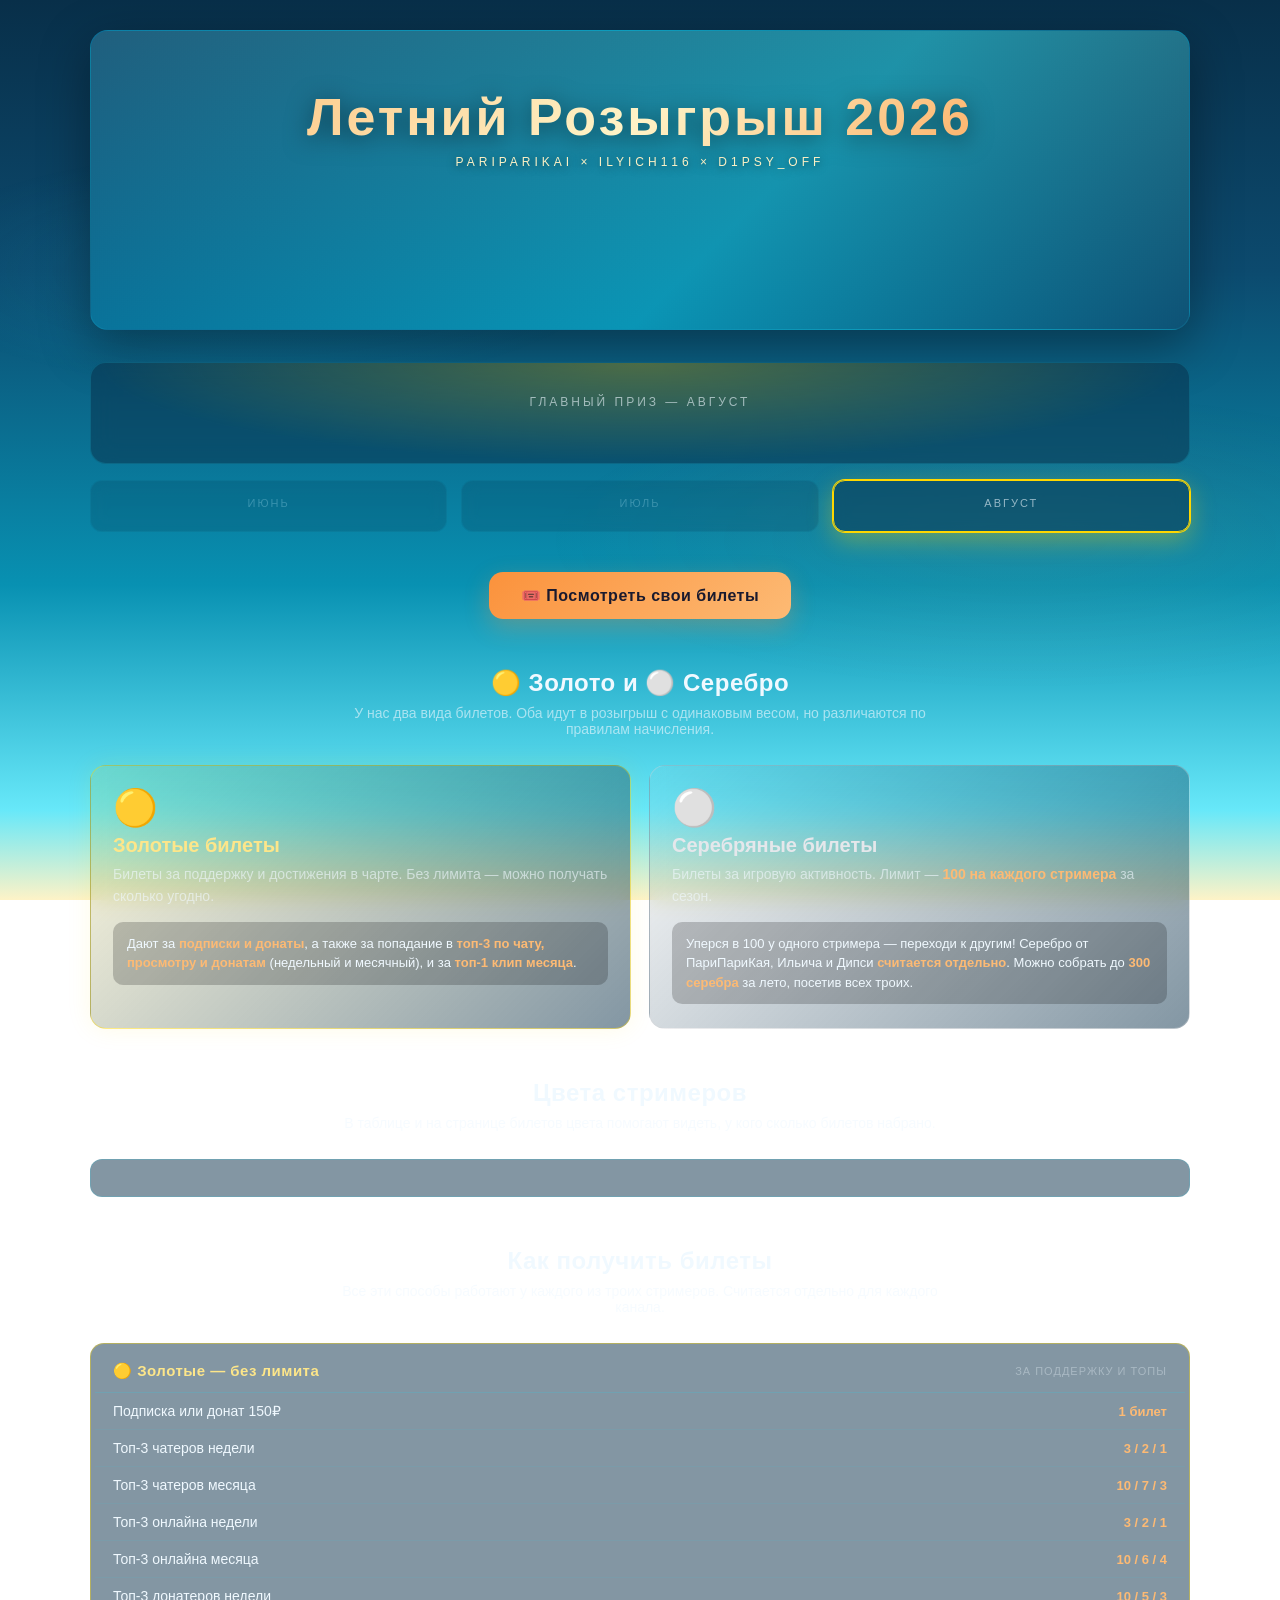
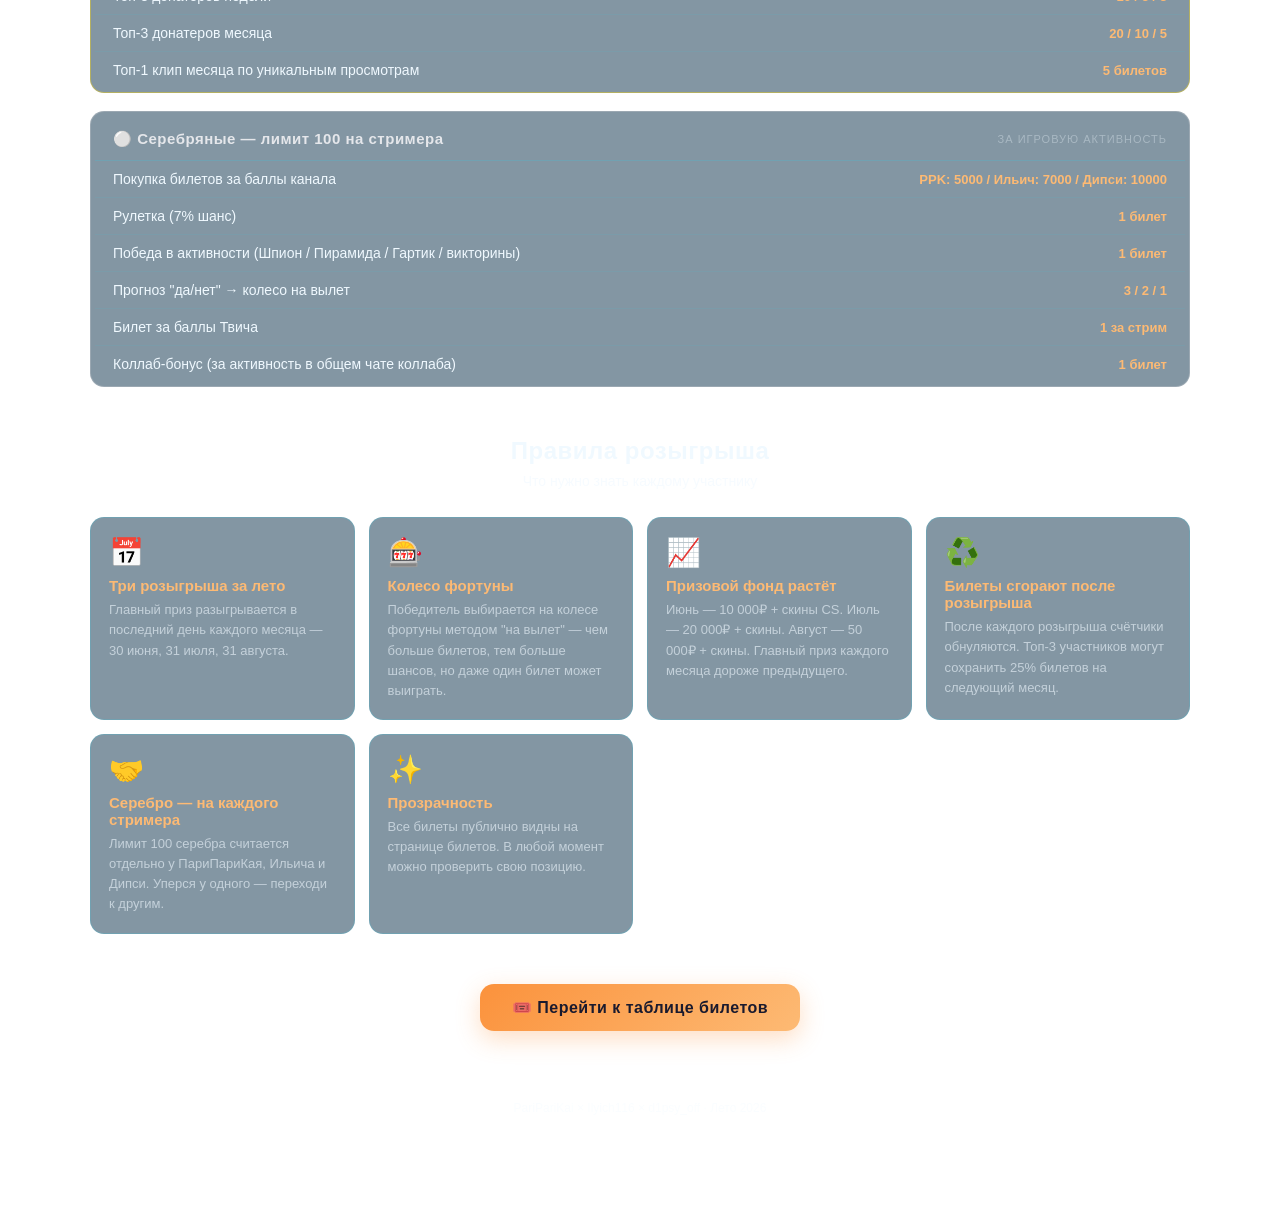
==== index.html @ 654136c2 "v2: two-tier tickets (gold/silver) + landing page + per-streamer attribution - index.html: new landi" ====
<!DOCTYPE html>
<html lang="ru">
<head>
<meta charset="UTF-8">
<meta name="viewport" content="width=device-width, initial-scale=1.0">
<title>Летний Розыгрыш 2026</title>

<script>
  const CONFIG_CSV_URL  = "https://docs.google.com/spreadsheets/d/e/2PACX-1vT4e5Snl5FT-EdbjHQKKML7Ze1kNgpYcgx2MtrYWmkIPK32fHBTRfw7i3aKckWVvT6OoOQfOrQlyD6_/pub?gid=222000002&single=true&output=csv";
  const TICKETS_PAGE_URL = "./tickets.html";
</script>

<style>
  :root {
    --ocean-deep:    #0c4a6e;
    --ocean-mid:     #0891b2;
    --ocean-light:   #22d3ee;
    --coral:         #fb923c;
    --coral-light:   #fdba74;
    --sand:          #fef3c7;
    --sand-warm:     #fde68a;

    --silver:        #d4d4d8;
    --silver-light:  #e5e7eb;
    --gold:          #ffd700;
    --gold-light:    #fde68a;
    --gold-glow:     rgba(255, 215, 0, 0.55);

    --ppk-color:     #06b6d4;
    --ppk-bg:        rgba(6, 182, 212, 0.15);
    --ppk-border:    rgba(6, 182, 212, 0.45);
    --ilyich-color:  #10b981;
    --ilyich-bg:     rgba(16, 185, 129, 0.15);
    --ilyich-border: rgba(16, 185, 129, 0.45);
    --dipsy-color:   #a78bfa;
    --dipsy-bg:      rgba(167, 139, 250, 0.15);
    --dipsy-border:  rgba(167, 139, 250, 0.5);

    --text:          #f0f9ff;
    --text-dim:      rgba(240, 249, 255, 0.6);
    --text-faint:    rgba(240, 249, 255, 0.35);

    --card-bg:       rgba(8, 47, 73, 0.5);
    --card-border:   rgba(34, 211, 238, 0.18);
  }

  * { box-sizing: border-box; margin: 0; padding: 0; }

  body {
    background:
      linear-gradient(180deg,
        #082f49 0%,
        #0c4a6e 30%,
        #0891b2 65%,
        #67e8f9 90%,
        #fef3c7 100%
      );
    background-attachment: fixed;
    min-height: 100vh;
    font-family: -apple-system, BlinkMacSystemFont, "Segoe UI", Roboto, "Helvetica Neue", Arial, sans-serif;
    color: var(--text);
    padding: 30px 20px 80px;
    position: relative;
    overflow-x: hidden;
  }
  body::before {
    content: '';
    position: fixed;
    inset: 0;
    background-image:
      radial-gradient(ellipse 600px 200px at 20% 30%, rgba(34, 211, 238, 0.12), transparent 60%),
      radial-gradient(ellipse 800px 250px at 80% 60%, rgba(251, 146, 60, 0.08), transparent 60%);
    pointer-events: none;
    z-index: 0;
  }

  .wrap { max-width: 1100px; margin: 0 auto; position: relative; z-index: 1; }

  /* ===== Шапка-герой ===== */
  .hero {
    position: relative;
    border-radius: 18px;
    overflow: hidden;
    margin-bottom: 32px;
    padding: 56px 24px 36px;
    text-align: center;
    background: linear-gradient(135deg, #075985 0%, #0891b2 60%, #0c4a6e 100%);
    border: 1px solid var(--card-border);
    box-shadow: 0 16px 50px rgba(0, 0, 0, 0.35);
    min-height: 300px;
  }
  .hero-bg { position: absolute; inset: 0; background-size: cover; background-position: center; z-index: 0; }
  .hero-bg::after {
    content: '';
    position: absolute;
    inset: 0;
    background:
      linear-gradient(180deg, rgba(8, 47, 73, 0.5) 0%, rgba(8, 47, 73, 0.75) 60%, rgba(8, 47, 73, 0.92) 100%);
  }
  .hero.no-bg .hero-bg { background-image: linear-gradient(180deg, rgba(251, 146, 60, 0.1) 0%, rgba(34, 211, 238, 0.06) 100%); }
  .hero.no-bg .hero-bg::after { content: none; }
  .hero-content { position: relative; z-index: 1; }

  .title {
    font-size: 52px;
    font-weight: 700;
    letter-spacing: 3px;
    background: linear-gradient(135deg, var(--coral-light) 0%, var(--sand) 50%, var(--coral) 100%);
    -webkit-background-clip: text;
    background-clip: text;
    -webkit-text-fill-color: transparent;
    margin-bottom: 8px;
    filter: drop-shadow(0 4px 12px rgba(0, 0, 0, 0.5));
  }
  .subtitle {
    font-size: 12px;
    letter-spacing: 4px;
    color: var(--sand);
    text-transform: uppercase;
    margin-bottom: 30px;
    text-shadow: 0 2px 8px rgba(0, 0, 0, 0.6);
  }

  .streamers {
    display: flex;
    justify-content: center;
    gap: 18px;
    flex-wrap: wrap;
  }
  .streamer-card {
    display: flex;
    flex-direction: column;
    align-items: center;
    gap: 8px;
    padding: 14px 20px;
    background: rgba(8, 47, 73, 0.55);
    backdrop-filter: blur(10px);
    border: 1px solid;
    border-radius: 14px;
    text-decoration: none;
    color: var(--text);
    transition: transform 0.2s ease, box-shadow 0.2s ease;
    min-width: 140px;
  }
  .streamer-card.s-ppk    { border-color: var(--ppk-border); }
  .streamer-card.s-ilyich { border-color: var(--ilyich-border); }
  .streamer-card.s-dipsy  { border-color: var(--dipsy-border); }
  .streamer-card:hover { transform: translateY(-3px); }
  .streamer-card.s-ppk:hover    { box-shadow: 0 8px 24px rgba(6, 182, 212, 0.4); }
  .streamer-card.s-ilyich:hover { box-shadow: 0 8px 24px rgba(16, 185, 129, 0.4); }
  .streamer-card.s-dipsy:hover  { box-shadow: 0 8px 24px rgba(167, 139, 250, 0.4); }
  .streamer-avatar {
    width: 68px; height: 68px;
    border-radius: 50%;
    border: 2px solid;
    background-size: cover; background-position: center;
    background-color: rgba(8, 47, 73, 0.6);
    display: flex; align-items: center; justify-content: center;
    font-size: 22px; font-weight: 500;
  }
  .streamer-card.s-ppk .streamer-avatar    { border-color: var(--ppk-color); color: var(--ppk-color); }
  .streamer-card.s-ilyich .streamer-avatar { border-color: var(--ilyich-color); color: var(--ilyich-color); }
  .streamer-card.s-dipsy .streamer-avatar  { border-color: var(--dipsy-color); color: var(--dipsy-color); }
  .streamer-nick { font-size: 14px; font-weight: 500; letter-spacing: 0.5px; }

  /* ===== Призовая зона ===== */
  .prize-zone { margin-bottom: 40px; }

  .prize-current {
    background: var(--card-bg);
    backdrop-filter: blur(12px);
    border: 1px solid var(--card-border);
    border-radius: 16px;
    padding: 32px 24px;
    text-align: center;
    position: relative;
    overflow: hidden;
    margin-bottom: 16px;
  }
  .prize-current::before {
    content: '';
    position: absolute;
    inset: 0;
    background: radial-gradient(ellipse at center top, var(--tier-glow, transparent), transparent 70%);
    opacity: 0.5;
    pointer-events: none;
  }
  .prize-label {
    font-size: 12px;
    letter-spacing: 3px;
    color: var(--text-dim);
    text-transform: uppercase;
    margin-bottom: 14px;
    position: relative;
  }
  .prize-amount {
    font-size: 64px;
    font-weight: 700;
    letter-spacing: 1px;
    line-height: 1;
    margin-bottom: 10px;
    position: relative;
    color: var(--tier-color, var(--coral-light));
    text-shadow: 0 0 24px var(--tier-glow, transparent), 0 0 48px var(--tier-glow, transparent);
  }
  .prize-skins {
    font-size: 14px;
    color: var(--text-dim);
    letter-spacing: 1px;
    margin-bottom: 22px;
    position: relative;
  }
  .prize-current.tier-bronze { --tier-color: #e89e5e; --tier-glow: rgba(205, 127, 50, 0.35); }
  .prize-current.tier-silver { --tier-color: #e0e7ef; --tier-glow: rgba(186, 230, 253, 0.5); }
  .prize-current.tier-gold   { --tier-color: #ffd700; --tier-glow: rgba(255, 215, 0, 0.55); }
  .prize-current.tier-gold .prize-amount {
    animation: goldPulse 2.4s ease-in-out infinite;
  }
  @keyframes goldPulse {
    0%, 100% { text-shadow: 0 0 24px var(--gold-glow), 0 0 48px var(--gold-glow); }
    50%      { text-shadow: 0 0 36px var(--gold-glow), 0 0 80px var(--gold-glow); }
  }

  .prize-timer {
    display: flex;
    justify-content: center;
    gap: 12px;
    flex-wrap: wrap;
    position: relative;
    margin-top: 8px;
  }
  .timer-unit {
    background: rgba(0, 0, 0, 0.25);
    border: 1px solid var(--card-border);
    border-radius: 10px;
    padding: 12px 16px;
    min-width: 78px;
    backdrop-filter: blur(6px);
  }
  .timer-num {
    font-size: 30px;
    font-weight: 600;
    color: var(--text);
    font-variant-numeric: tabular-nums;
    line-height: 1;
  }
  .timer-label {
    font-size: 10px;
    letter-spacing: 1.5px;
    text-transform: uppercase;
    color: var(--text-dim);
    margin-top: 6px;
  }
  .timer-finished {
    font-size: 18px;
    color: var(--sand);
    letter-spacing: 1px;
    margin-top: 6px;
    text-align: center;
  }

  .prize-track {
    display: grid;
    grid-template-columns: repeat(3, 1fr);
    gap: 14px;
  }
  .prize-mini {
    background: var(--card-bg);
    border: 1px solid var(--card-border);
    border-radius: 12px;
    padding: 16px 14px;
    text-align: center;
    backdrop-filter: blur(8px);
    opacity: 0.55;
  }
  .prize-mini.is-current {
    opacity: 1;
    border-color: var(--mini-color, var(--coral));
    box-shadow: 0 0 0 1px var(--mini-color, var(--coral)), 0 8px 24px var(--mini-glow, rgba(251, 146, 60, 0.2));
  }
  .prize-mini.is-past { opacity: 0.35; }
  .prize-mini.tier-bronze { --mini-color: #cd7f32; --mini-glow: rgba(205, 127, 50, 0.25); }
  .prize-mini.tier-silver { --mini-color: #c0c0c0; --mini-glow: rgba(192, 192, 192, 0.3); }
  .prize-mini.tier-gold   { --mini-color: #ffd700; --mini-glow: rgba(255, 215, 0, 0.35); }

  .prize-mini-month { font-size: 11px; letter-spacing: 2px; color: var(--text-dim); text-transform: uppercase; margin-bottom: 6px; }
  .prize-mini-amount { font-size: 22px; font-weight: 600; color: var(--mini-color, var(--text)); line-height: 1; margin-bottom: 4px; }
  .prize-mini-skins { font-size: 11px; color: var(--text-faint); }

  /* ===== CTA на страницу билетов ===== */
  .cta-row { text-align: center; margin: 0 0 50px; }
  .cta-button {
    display: inline-flex;
    align-items: center;
    gap: 10px;
    background: linear-gradient(135deg, var(--coral), var(--coral-light));
    color: #1a1a2e;
    font-weight: 600;
    font-size: 16px;
    padding: 14px 32px;
    border-radius: 14px;
    text-decoration: none;
    letter-spacing: 0.5px;
    transition: transform 0.2s ease, box-shadow 0.2s ease;
    box-shadow: 0 8px 24px rgba(251, 146, 60, 0.3);
  }
  .cta-button:hover {
    transform: translateY(-3px);
    box-shadow: 0 12px 32px rgba(251, 146, 60, 0.4);
  }

  /* ===== Секции ===== */
  .section { margin-bottom: 50px; }
  .section-title {
    text-align: center;
    font-size: 24px;
    font-weight: 600;
    color: var(--text);
    margin-bottom: 8px;
    letter-spacing: 0.5px;
  }
  .section-subtitle {
    text-align: center;
    font-size: 14px;
    color: var(--text-dim);
    margin-bottom: 28px;
    max-width: 600px;
    margin-left: auto;
    margin-right: auto;
  }

  /* ===== Серебро vs Золото — карточки ===== */
  .tier-explainer {
    display: grid;
    grid-template-columns: 1fr 1fr;
    gap: 18px;
  }
  .tier-card {
    border-radius: 16px;
    padding: 24px 22px;
    position: relative;
    overflow: hidden;
    backdrop-filter: blur(10px);
  }
  .tier-card.silver {
    background: linear-gradient(135deg, rgba(212, 212, 216, 0.08), rgba(8, 47, 73, 0.5));
    border: 1px solid rgba(212, 212, 216, 0.35);
  }
  .tier-card.gold {
    background: linear-gradient(135deg, rgba(255, 215, 0, 0.12), rgba(8, 47, 73, 0.5));
    border: 1px solid rgba(255, 215, 0, 0.4);
    box-shadow: 0 0 24px rgba(255, 215, 0, 0.1);
  }
  .tier-icon { font-size: 36px; line-height: 1; margin-bottom: 8px; }
  .tier-name { font-size: 20px; font-weight: 600; margin-bottom: 6px; }
  .tier-card.silver .tier-name { color: var(--silver-light); }
  .tier-card.gold .tier-name { color: var(--gold-light); }
  .tier-description { font-size: 14px; color: var(--text-dim); line-height: 1.6; margin-bottom: 14px; }
  .tier-detail {
    font-size: 13px;
    background: rgba(0, 0, 0, 0.2);
    border-radius: 10px;
    padding: 12px 14px;
    color: var(--text);
    line-height: 1.5;
  }
  .tier-detail strong { color: var(--coral-light); }

  /* ===== Таблицы способов получения билетов ===== */
  .ways-table-wrap {
    background: var(--card-bg);
    border: 1px solid var(--card-border);
    border-radius: 14px;
    padding: 4px;
    backdrop-filter: blur(10px);
    margin-bottom: 18px;
  }
  .ways-table-wrap.gold { border-color: rgba(255, 215, 0, 0.4); }
  .ways-table-wrap.silver { border-color: rgba(212, 212, 216, 0.3); }
  .ways-table-header {
    display: flex;
    align-items: center;
    justify-content: space-between;
    padding: 14px 18px 12px;
    border-bottom: 1px solid var(--card-border);
  }
  .ways-table-header-title {
    font-size: 15px;
    font-weight: 600;
    letter-spacing: 0.5px;
  }
  .ways-table-wrap.gold .ways-table-header-title { color: var(--gold-light); }
  .ways-table-wrap.silver .ways-table-header-title { color: var(--silver-light); }
  .ways-table-header-note {
    font-size: 11px;
    color: var(--text-faint);
    letter-spacing: 1px;
    text-transform: uppercase;
  }
  .ways-row {
    display: grid;
    grid-template-columns: 1fr auto;
    gap: 16px;
    padding: 10px 18px;
    align-items: center;
    border-bottom: 1px solid rgba(34, 211, 238, 0.08);
  }
  .ways-row:last-child { border-bottom: none; }
  .ways-row-label { font-size: 14px; color: var(--text); }
  .ways-row-amount {
    font-size: 13px;
    color: var(--coral-light);
    font-weight: 600;
    white-space: nowrap;
    font-variant-numeric: tabular-nums;
  }

  /* ===== Правила розыгрыша ===== */
  .rules-grid {
    display: grid;
    grid-template-columns: repeat(auto-fit, minmax(240px, 1fr));
    gap: 14px;
  }
  .rule-card {
    background: var(--card-bg);
    border: 1px solid var(--card-border);
    border-radius: 14px;
    padding: 18px 18px;
    backdrop-filter: blur(8px);
  }
  .rule-icon { font-size: 28px; margin-bottom: 8px; }
  .rule-title { font-size: 15px; font-weight: 600; margin-bottom: 6px; color: var(--coral-light); }
  .rule-text { font-size: 13px; color: var(--text-dim); line-height: 1.55; }

  /* ===== Цвета стримеров — легенда ===== */
  .legend-row {
    display: flex;
    justify-content: center;
    gap: 18px;
    flex-wrap: wrap;
    padding: 18px 14px;
    background: var(--card-bg);
    border: 1px solid var(--card-border);
    border-radius: 12px;
    backdrop-filter: blur(8px);
  }
  .legend-item { display: flex; align-items: center; gap: 8px; font-size: 13px; color: var(--text); }
  .legend-dot { width: 12px; height: 12px; border-radius: 50%; flex-shrink: 0; }

  .footer { text-align: center; color: var(--text-faint); font-size: 12px; margin-top: 30px; padding: 20px; }

  @media (max-width: 700px) {
    body { padding: 20px 14px 60px; }
    .hero { padding: 36px 16px 26px; min-height: 0; }
    .title { font-size: 32px; letter-spacing: 1.5px; }
    .subtitle { font-size: 10px; letter-spacing: 3px; margin-bottom: 22px; }
    .streamers { gap: 10px; }
    .streamer-card { min-width: 0; padding: 10px 12px; flex: 1; max-width: 110px; }
    .streamer-avatar { width: 54px; height: 54px; font-size: 18px; }
    .streamer-nick { font-size: 12px; }
    .prize-amount { font-size: 44px; }
    .prize-track { grid-template-columns: 1fr; gap: 8px; }
    .timer-unit { min-width: 64px; padding: 10px 12px; }
    .timer-num { font-size: 24px; }
    .tier-explainer { grid-template-columns: 1fr; }
    .ways-row { padding: 10px 14px; gap: 10px; }
    .section-title { font-size: 20px; }
  }
</style>
</head>

<body>
  <div class="wrap">

    <!-- Шапка-герой -->
    <div id="hero" class="hero no-bg">
      <div class="hero-bg" id="hero-bg"></div>
      <div class="hero-content">
        <h1 class="title" id="event-title">Летний Розыгрыш 2026</h1>
        <p class="subtitle" id="event-subtitle">PariPariKai × Ilyich116 × d1psy_off</p>
        <div class="streamers" id="streamers"></div>
      </div>
    </div>

    <!-- Призовая зона -->
    <div class="prize-zone">
      <div class="prize-current" id="prize-current">
        <div class="prize-label" id="prize-label">Главный приз — Июнь</div>
        <div class="prize-amount" id="prize-amount">10 000 ₽</div>
        <div class="prize-skins" id="prize-skins">+ 5 000 ₽ скинами CS</div>
        <div class="prize-timer" id="prize-timer">
          <div class="timer-unit"><div class="timer-num" id="t-days">0</div><div class="timer-label">дней</div></div>
          <div class="timer-unit"><div class="timer-num" id="t-hours">00</div><div class="timer-label">часов</div></div>
          <div class="timer-unit"><div class="timer-num" id="t-mins">00</div><div class="timer-label">минут</div></div>
          <div class="timer-unit"><div class="timer-num" id="t-secs">00</div><div class="timer-label">секунд</div></div>
        </div>
        <div id="timer-finished" class="timer-finished" style="display:none;">⚡ Розыгрыш совсем скоро</div>
      </div>

      <div class="prize-track">
        <div class="prize-mini tier-bronze" id="mini-june">
          <div class="prize-mini-month">Июнь</div>
          <div class="prize-mini-amount" id="mini-june-amount">10 000 ₽</div>
          <div class="prize-mini-skins" id="mini-june-skins">+ скины CS</div>
        </div>
        <div class="prize-mini tier-silver" id="mini-july">
          <div class="prize-mini-month">Июль</div>
          <div class="prize-mini-amount" id="mini-july-amount">20 000 ₽</div>
          <div class="prize-mini-skins" id="mini-july-skins">+ скины CS</div>
        </div>
        <div class="prize-mini tier-gold" id="mini-august">
          <div class="prize-mini-month">Август</div>
          <div class="prize-mini-amount" id="mini-august-amount">50 000 ₽</div>
          <div class="prize-mini-skins" id="mini-august-skins">+ скины CS</div>
        </div>
      </div>
    </div>

    <!-- CTA -->
    <div class="cta-row">
      <a href="./tickets.html" class="cta-button">
        🎟️ Посмотреть свои билеты
      </a>
    </div>

    <!-- Серебро vs Золото -->
    <div class="section">
      <h2 class="section-title">🟡 Золото и ⚪ Серебро</h2>
      <p class="section-subtitle">У нас два вида билетов. Оба идут в розыгрыш с одинаковым весом, но различаются по правилам начисления.</p>

      <div class="tier-explainer">
        <div class="tier-card gold">
          <div class="tier-icon">🟡</div>
          <div class="tier-name">Золотые билеты</div>
          <div class="tier-description">Билеты за поддержку и достижения в чарте. Без лимита — можно получать сколько угодно.</div>
          <div class="tier-detail">
            Дают за <strong>подписки и донаты</strong>, а также за попадание в <strong>топ-3 по чату, просмотру и донатам</strong> (недельный и месячный), и за <strong>топ-1 клип месяца</strong>.
          </div>
        </div>

        <div class="tier-card silver">
          <div class="tier-icon">⚪</div>
          <div class="tier-name">Серебряные билеты</div>
          <div class="tier-description">Билеты за игровую активность. Лимит — <strong style="color:var(--coral-light);">100 на каждого стримера</strong> за сезон.</div>
          <div class="tier-detail">
            Уперся в 100 у одного стримера — переходи к другим! Серебро от ПариПариКая, Ильича и Дипси <strong>считается отдельно</strong>. Можно собрать до <strong>300 серебра</strong> за лето, посетив всех троих.
          </div>
        </div>
      </div>
    </div>

    <!-- Цвета стримеров -->
    <div class="section">
      <h2 class="section-title">Цвета стримеров</h2>
      <p class="section-subtitle">В таблице и на странице билетов цвета помогают видеть, у кого сколько билетов набрано.</p>
      <div class="legend-row" id="legend-row">
        <!-- Заполняется JS из Config -->
      </div>
    </div>

    <!-- Способы получения золотых -->
    <div class="section">
      <h2 class="section-title">Как получить билеты</h2>
      <p class="section-subtitle">Все эти способы работают у каждого из троих стримеров. Считается отдельно для каждого канала.</p>

      <div class="ways-table-wrap gold">
        <div class="ways-table-header">
          <div class="ways-table-header-title">🟡 Золотые — без лимита</div>
          <div class="ways-table-header-note">за поддержку и топы</div>
        </div>
        <div class="ways-row">
          <div class="ways-row-label">Подписка или донат 150₽</div>
          <div class="ways-row-amount">1 билет</div>
        </div>
        <div class="ways-row">
          <div class="ways-row-label">Топ-3 чатеров недели</div>
          <div class="ways-row-amount">3 / 2 / 1</div>
        </div>
        <div class="ways-row">
          <div class="ways-row-label">Топ-3 чатеров месяца</div>
          <div class="ways-row-amount">10 / 7 / 3</div>
        </div>
        <div class="ways-row">
          <div class="ways-row-label">Топ-3 онлайна недели</div>
          <div class="ways-row-amount">3 / 2 / 1</div>
        </div>
        <div class="ways-row">
          <div class="ways-row-label">Топ-3 онлайна месяца</div>
          <div class="ways-row-amount">10 / 6 / 4</div>
        </div>
        <div class="ways-row">
          <div class="ways-row-label">Топ-3 донатеров недели</div>
          <div class="ways-row-amount">10 / 5 / 3</div>
        </div>
        <div class="ways-row">
          <div class="ways-row-label">Топ-3 донатеров месяца</div>
          <div class="ways-row-amount">20 / 10 / 5</div>
        </div>
        <div class="ways-row">
          <div class="ways-row-label">Топ-1 клип месяца по уникальным просмотрам</div>
          <div class="ways-row-amount">5 билетов</div>
        </div>
      </div>

      <div class="ways-table-wrap silver">
        <div class="ways-table-header">
          <div class="ways-table-header-title">⚪ Серебряные — лимит 100 на стримера</div>
          <div class="ways-table-header-note">за игровую активность</div>
        </div>
        <div class="ways-row">
          <div class="ways-row-label">Покупка билетов за баллы канала</div>
          <div class="ways-row-amount">PPK: 5000 / Ильич: 7000 / Дипси: 10000</div>
        </div>
        <div class="ways-row">
          <div class="ways-row-label">Рулетка (7% шанс)</div>
          <div class="ways-row-amount">1 билет</div>
        </div>
        <div class="ways-row">
          <div class="ways-row-label">Победа в активности (Шпион / Пирамида / Гартик / викторины)</div>
          <div class="ways-row-amount">1 билет</div>
        </div>
        <div class="ways-row">
          <div class="ways-row-label">Прогноз "да/нет" → колесо на вылет</div>
          <div class="ways-row-amount">3 / 2 / 1</div>
        </div>
        <div class="ways-row">
          <div class="ways-row-label">Билет за баллы Твича</div>
          <div class="ways-row-amount">1 за стрим</div>
        </div>
        <div class="ways-row">
          <div class="ways-row-label">Коллаб-бонус (за активность в общем чате коллаба)</div>
          <div class="ways-row-amount">1 билет</div>
        </div>
      </div>
    </div>

    <!-- Правила -->
    <div class="section">
      <h2 class="section-title">Правила розыгрыша</h2>
      <p class="section-subtitle">Что нужно знать каждому участнику</p>

      <div class="rules-grid">
        <div class="rule-card">
          <div class="rule-icon">📅</div>
          <div class="rule-title">Три розыгрыша за лето</div>
          <div class="rule-text">Главный приз разыгрывается в последний день каждого месяца — 30 июня, 31 июля, 31 августа.</div>
        </div>
        <div class="rule-card">
          <div class="rule-icon">🎰</div>
          <div class="rule-title">Колесо фортуны</div>
          <div class="rule-text">Победитель выбирается на колесе фортуны методом "на вылет" — чем больше билетов, тем больше шансов, но даже один билет может выиграть.</div>
        </div>
        <div class="rule-card">
          <div class="rule-icon">📈</div>
          <div class="rule-title">Призовой фонд растёт</div>
          <div class="rule-text">Июнь — 10 000₽ + скины CS. Июль — 20 000₽ + скины. Август — 50 000₽ + скины. Главный приз каждого месяца дороже предыдущего.</div>
        </div>
        <div class="rule-card">
          <div class="rule-icon">♻️</div>
          <div class="rule-title">Билеты сгорают после розыгрыша</div>
          <div class="rule-text">После каждого розыгрыша счётчики обнуляются. Топ-3 участников могут сохранить 25% билетов на следующий месяц.</div>
        </div>
        <div class="rule-card">
          <div class="rule-icon">🤝</div>
          <div class="rule-title">Серебро — на каждого стримера</div>
          <div class="rule-text">Лимит 100 серебра считается отдельно у ПариПариКая, Ильича и Дипси. Уперся у одного — переходи к другим.</div>
        </div>
        <div class="rule-card">
          <div class="rule-icon">✨</div>
          <div class="rule-title">Прозрачность</div>
          <div class="rule-text">Все билеты публично видны на странице билетов. В любой момент можно проверить свою позицию.</div>
        </div>
      </div>
    </div>

    <!-- Финальный CTA -->
    <div class="cta-row" style="margin-top: 30px;">
      <a href="./tickets.html" class="cta-button">
        🎟️ Перейти к таблице билетов
      </a>
    </div>

    <div class="footer">
      PariPariKai × Ilyich116 × d1psy_off · Лето 2026
    </div>
  </div>

<script>
// ============================================================
// Парсинг
// ============================================================
function parseCSV(text) {
  const rows = [];
  let row = [], cell = '', inQuotes = false;
  for (let i = 0; i < text.length; i++) {
    const c = text[i], next = text[i + 1];
    if (inQuotes) {
      if (c === '"' && next === '"') { cell += '"'; i++; }
      else if (c === '"') { inQuotes = false; }
      else { cell += c; }
    } else {
      if (c === '"') { inQuotes = true; }
      else if (c === ',') { row.push(cell); cell = ''; }
      else if (c === '\n') { row.push(cell); rows.push(row); row = []; cell = ''; }
      else if (c === '\r') {}
      else { cell += c; }
    }
  }
  if (cell.length > 0 || row.length > 0) {
    row.push(cell);
    if (row.some(c => c.length > 0)) rows.push(row);
  }
  return rows;
}

function rowsToConfig(rows) {
  if (rows.length < 2) return {};
  const headers = rows[0].map(h => h.trim().toLowerCase());
  const keyIdx = headers.indexOf('key');
  const valIdx = headers.indexOf('value');
  if (keyIdx < 0 || valIdx < 0) return {};
  const config = {};
  rows.slice(1).forEach(r => {
    if (r.length > 0 && r[keyIdx]) {
      config[r[keyIdx].trim().toLowerCase()] = (r[valIdx] || '').trim();
    }
  });
  return config;
}

function initials(nick) {
  const clean = nick.replace(/[^A-Za-zА-Яа-я0-9]/g, '');
  if (clean.length >= 2) return (clean[0] + clean[1]).toUpperCase();
  return (clean[0] || '?').toUpperCase();
}

function esc(s) {
  return String(s).replace(/[&<>"']/g, c => ({
    '&':'&amp;','<':'&lt;','>':'&gt;','"':'&quot;',"'":'&#39;'
  }[c]));
}

// ============================================================
// Шапка
// ============================================================
const STREAMER_SLOTS = [
  { idx: 1, klass: 's-ppk',    legendColor: 'var(--ppk-color)' },
  { idx: 2, klass: 's-ilyich', legendColor: 'var(--ilyich-color)' },
  { idx: 3, klass: 's-dipsy',  legendColor: 'var(--dipsy-color)' },
];

function setupHeader(config) {
  const hero = document.getElementById('hero');
  const heroBg = document.getElementById('hero-bg');

  if (config.header_banner_url) {
    heroBg.style.backgroundImage = `url('${config.header_banner_url}')`;
    hero.classList.remove('no-bg');
  } else {
    heroBg.style.backgroundImage = '';
    hero.classList.add('no-bg');
  }

  if (config.event_title) document.getElementById('event-title').textContent = config.event_title;
  if (config.event_subtitle) document.getElementById('event-subtitle').textContent = config.event_subtitle;

  const streamersContainer = document.getElementById('streamers');
  const cards = STREAMER_SLOTS.map(slot => {
    const nick = (config[`streamer${slot.idx}_nick`] || '').trim();
    if (!nick) return '';
    const avatar = (config[`streamer${slot.idx}_avatar_url`] || '').trim();
    const url = (config[`streamer${slot.idx}_twitch_url`] || '').trim();
    const avatarHtml = avatar
      ? `<div class="streamer-avatar" style="background-image:url('${esc(avatar)}');"></div>`
      : `<div class="streamer-avatar">${esc(initials(nick))}</div>`;
    const tag = url ? 'a' : 'div';
    const attrs = url ? `href="${esc(url)}" target="_blank" rel="noopener noreferrer"` : '';
    return `<${tag} class="streamer-card ${slot.klass}" ${attrs}>${avatarHtml}<div class="streamer-nick">${esc(nick)}</div></${tag}>`;
  }).join('');
  streamersContainer.innerHTML = cards;

  // Легенда
  const legend = document.getElementById('legend-row');
  const legendItems = STREAMER_SLOTS.map(slot => {
    const nick = (config[`streamer${slot.idx}_nick`] || '').trim();
    if (!nick) return '';
    return `<div class="legend-item"><span class="legend-dot" style="background:${slot.legendColor};"></span>${esc(nick)}</div>`;
  }).join('');
  legend.innerHTML = legendItems;
}

// ============================================================
// Призовая зона
// ============================================================
const MONTH_TO_TIER = { june: 'bronze', july: 'silver', august: 'gold' };
const MONTH_LABEL_RU = { june: 'Июнь', july: 'Июль', august: 'Август' };

function determineCurrentMonth(config) {
  const override = (config.current_prize_override || '').toLowerCase().trim();
  if (['june', 'july', 'august'].includes(override)) return override;

  const now = new Date();
  const y = now.getFullYear();
  const julyStart = new Date(y, 6, 1, 0, 0, 0);
  const augStart  = new Date(y, 7, 1, 0, 0, 0);
  const sepStart  = new Date(y, 8, 1, 0, 0, 0);

  if (now < julyStart) return 'june';
  if (now < augStart)  return 'july';
  if (now < sepStart)  return 'august';
  return 'august';
}

function monthOrder(m) { return { june: 0, july: 1, august: 2 }[m] ?? -1; }

let raffleDate = null;
let timerInterval = null;

function setupPrizeZone(config) {
  const currentMonth = determineCurrentMonth(config);
  const tier = MONTH_TO_TIER[currentMonth];

  ['june', 'july', 'august'].forEach(m => {
    document.getElementById(`mini-${m}-amount`).textContent = config[`prize_${m}_amount`] || '';
    const skins = config[`prize_${m}_skins`] || '';
    document.getElementById(`mini-${m}-skins`).textContent = skins ? '+ ' + skins : '';

    const card = document.getElementById(`mini-${m}`);
    card.classList.remove('is-current', 'is-past');
    if (m === currentMonth) card.classList.add('is-current');
    else if (monthOrder(m) < monthOrder(currentMonth)) card.classList.add('is-past');
  });

  const big = document.getElementById('prize-current');
  big.classList.remove('tier-bronze', 'tier-silver', 'tier-gold');
  big.classList.add(`tier-${tier}`);

  document.getElementById('prize-label').textContent = `Главный приз — ${MONTH_LABEL_RU[currentMonth]}`;
  document.getElementById('prize-amount').textContent = config[`prize_${currentMonth}_amount`] || '';
  const skins = config[`prize_${currentMonth}_skins`] || '';
  document.getElementById('prize-skins').textContent = skins ? '+ ' + skins : '';

  setupTimer(config, currentMonth);
}

function setupTimer(config, currentMonth) {
  const isActive = (config.raffle_active || '').toLowerCase();
  const show = ['true', 'yes', '1', 'да'].includes(isActive);

  if (!show) {
    document.getElementById('prize-timer').style.display = 'none';
    document.getElementById('timer-finished').style.display = 'none';
    if (timerInterval) clearInterval(timerInterval);
    return;
  }

  const dateStr = (config[`raffle_date_${currentMonth}`] || '').replace(' ', 'T');
  raffleDate = new Date(dateStr);

  if (isNaN(raffleDate.getTime())) {
    document.getElementById('prize-timer').style.display = 'none';
    return;
  }

  document.getElementById('prize-timer').style.display = 'flex';
  if (timerInterval) clearInterval(timerInterval);
  updateTimer();
  timerInterval = setInterval(updateTimer, 1000);
}

function updateTimer() {
  if (!raffleDate) return;
  const now = new Date();
  const diff = raffleDate - now;

  const timerEl = document.getElementById('prize-timer');
  const finishedEl = document.getElementById('timer-finished');

  if (diff <= 0) {
    timerEl.style.display = 'none';
    finishedEl.style.display = 'block';
    if (timerInterval) clearInterval(timerInterval);
    return;
  }
  timerEl.style.display = 'flex';
  finishedEl.style.display = 'none';

  const days  = Math.floor(diff / (1000 * 60 * 60 * 24));
  const hours = Math.floor((diff / (1000 * 60 * 60)) % 24);
  const mins  = Math.floor((diff / (1000 * 60)) % 60);
  const secs  = Math.floor((diff / 1000) % 60);

  document.getElementById('t-days').textContent  = days;
  document.getElementById('t-hours').textContent = String(hours).padStart(2, '0');
  document.getElementById('t-mins').textContent  = String(mins).padStart(2, '0');
  document.getElementById('t-secs').textContent  = String(secs).padStart(2, '0');
}

// ============================================================
// Загрузка
// ============================================================
async function loadConfig() {
  if (!CONFIG_CSV_URL || CONFIG_CSV_URL === 'PASTE_YOUR_CONFIG_CSV_URL_HERE') {
    setupHeader({});
    setupPrizeZone({
      prize_june_amount: '10 000 ₽', prize_june_skins: '5 000 ₽ скинами CS',
      prize_july_amount: '20 000 ₽', prize_july_skins: '10 000 ₽ скинами CS',
      prize_august_amount: '50 000 ₽', prize_august_skins: '25 000 ₽ скинами CS',
      raffle_active: 'false',
    });
    return;
  }

  try {
    const res = await fetch(CONFIG_CSV_URL);
    if (!res.ok) throw new Error('Config fetch failed');
    const config = rowsToConfig(parseCSV(await res.text()));
    setupHeader(config);
    setupPrizeZone(config);
  } catch (err) {
    console.error(err);
    setupHeader({});
    setupPrizeZone({ raffle_active: 'false' });
  }
}

loadConfig();
// Раз в минуту обновляем — на случай если в Sheets что-то поменяли
setInterval(loadConfig, 60000);
</script>
</body>
</html>
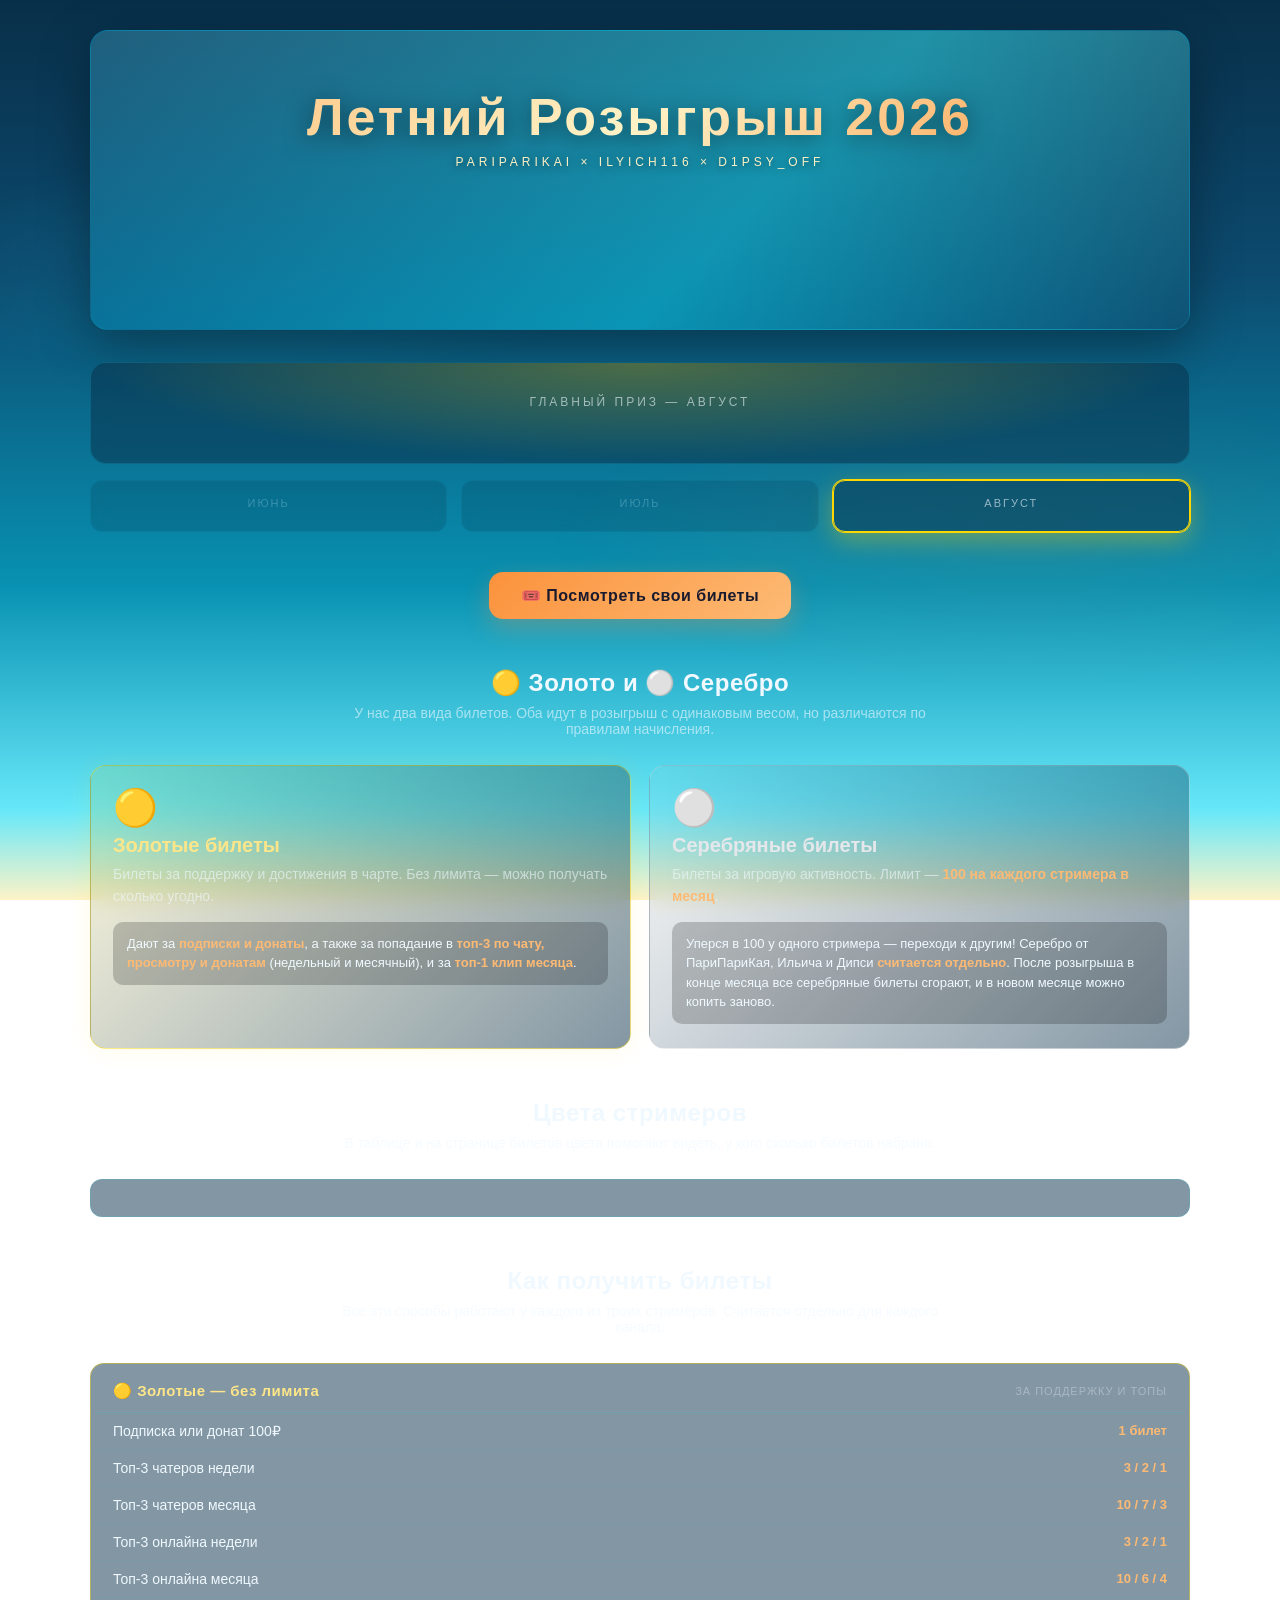
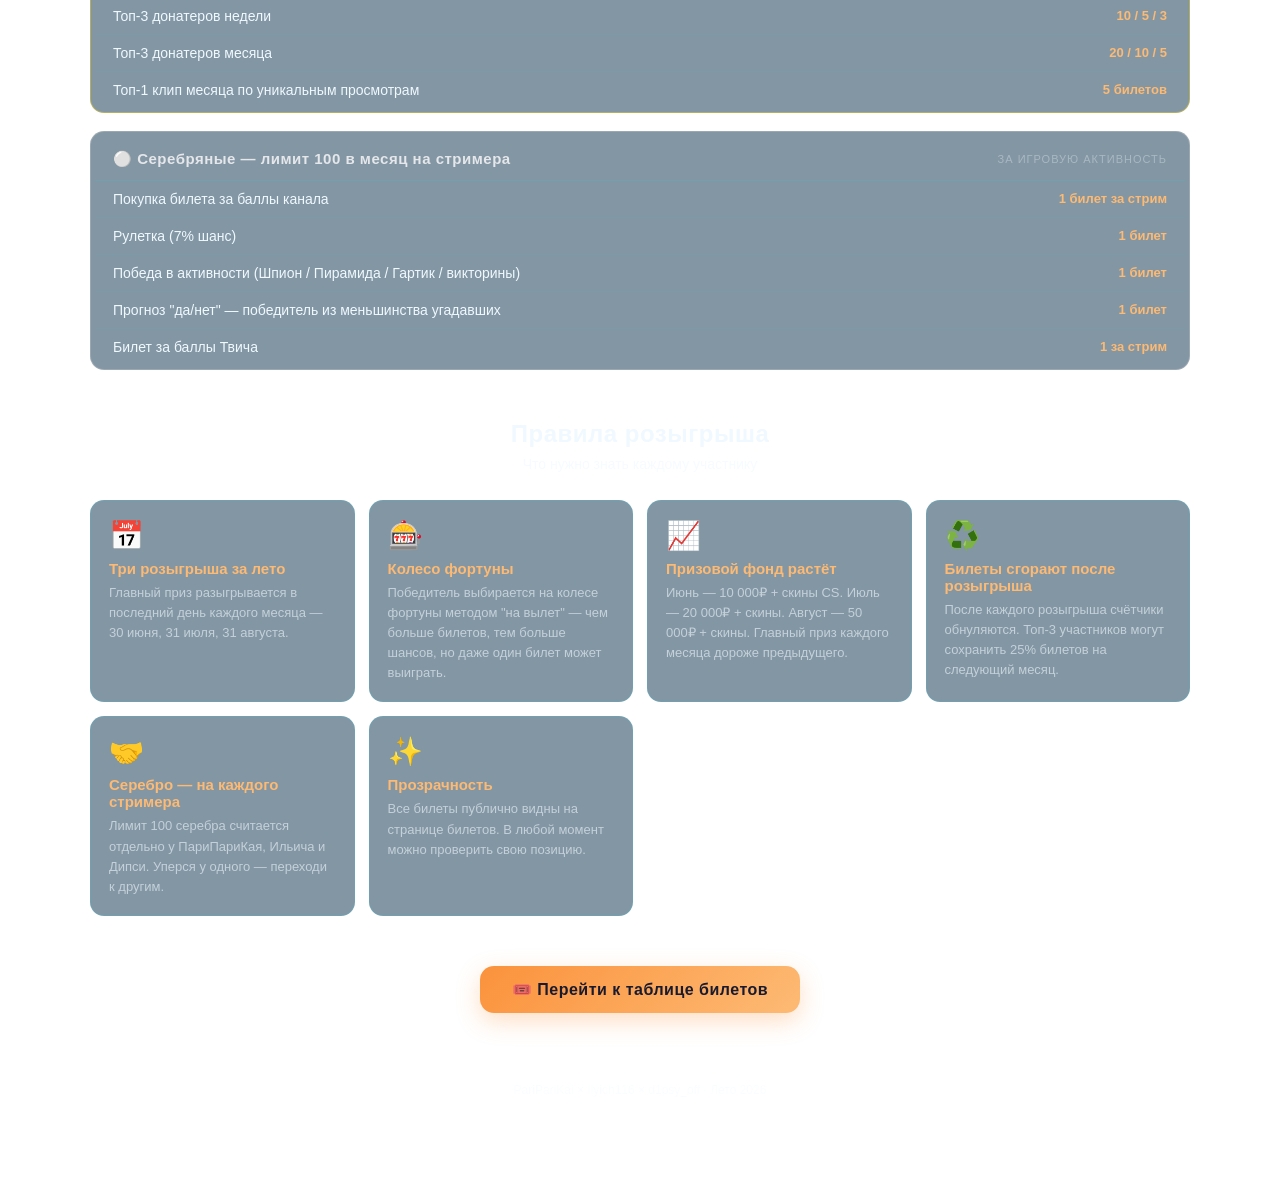
==== commit d323c7b5: "Refine rules on landing: silver resets monthly, sub/donate 100 RUB, simpler ways-to-earn Co-authored" ====
--- a/index.html
+++ b/index.html
@@ -541,9 +541,9 @@
         <div class="tier-card silver">
           <div class="tier-icon">⚪</div>
           <div class="tier-name">Серебряные билеты</div>
-          <div class="tier-description">Билеты за игровую активность. Лимит — <strong style="color:var(--coral-light);">100 на каждого стримера</strong> за сезон.</div>
+          <div class="tier-description">Билеты за игровую активность. Лимит — <strong style="color:var(--coral-light);">100 на каждого стримера в месяц</strong>.</div>
           <div class="tier-detail">
-            Уперся в 100 у одного стримера — переходи к другим! Серебро от ПариПариКая, Ильича и Дипси <strong>считается отдельно</strong>. Можно собрать до <strong>300 серебра</strong> за лето, посетив всех троих.
+            Уперся в 100 у одного стримера — переходи к другим! Серебро от ПариПариКая, Ильича и Дипси <strong>считается отдельно</strong>. После розыгрыша в конце месяца все серебряные билеты сгорают, и в новом месяце можно копить заново.
           </div>
         </div>
       </div>
@@ -569,7 +569,7 @@
           <div class="ways-table-header-note">за поддержку и топы</div>
         </div>
         <div class="ways-row">
-          <div class="ways-row-label">Подписка или донат 150₽</div>
+          <div class="ways-row-label">Подписка или донат 100₽</div>
           <div class="ways-row-amount">1 билет</div>
         </div>
         <div class="ways-row">
@@ -604,12 +604,12 @@
 
       <div class="ways-table-wrap silver">
         <div class="ways-table-header">
-          <div class="ways-table-header-title">⚪ Серебряные — лимит 100 на стримера</div>
+          <div class="ways-table-header-title">⚪ Серебряные — лимит 100 в месяц на стримера</div>
           <div class="ways-table-header-note">за игровую активность</div>
         </div>
         <div class="ways-row">
-          <div class="ways-row-label">Покупка билетов за баллы канала</div>
-          <div class="ways-row-amount">PPK: 5000 / Ильич: 7000 / Дипси: 10000</div>
+          <div class="ways-row-label">Покупка билета за баллы канала</div>
+          <div class="ways-row-amount">1 билет за стрим</div>
         </div>
         <div class="ways-row">
           <div class="ways-row-label">Рулетка (7% шанс)</div>
@@ -620,16 +620,12 @@
           <div class="ways-row-amount">1 билет</div>
         </div>
         <div class="ways-row">
-          <div class="ways-row-label">Прогноз "да/нет" → колесо на вылет</div>
-          <div class="ways-row-amount">3 / 2 / 1</div>
+          <div class="ways-row-label">Прогноз "да/нет" — победитель из меньшинства угадавших</div>
+          <div class="ways-row-amount">1 билет</div>
         </div>
         <div class="ways-row">
           <div class="ways-row-label">Билет за баллы Твича</div>
           <div class="ways-row-amount">1 за стрим</div>
-        </div>
-        <div class="ways-row">
-          <div class="ways-row-label">Коллаб-бонус (за активность в общем чате коллаба)</div>
-          <div class="ways-row-amount">1 билет</div>
         </div>
       </div>
     </div>
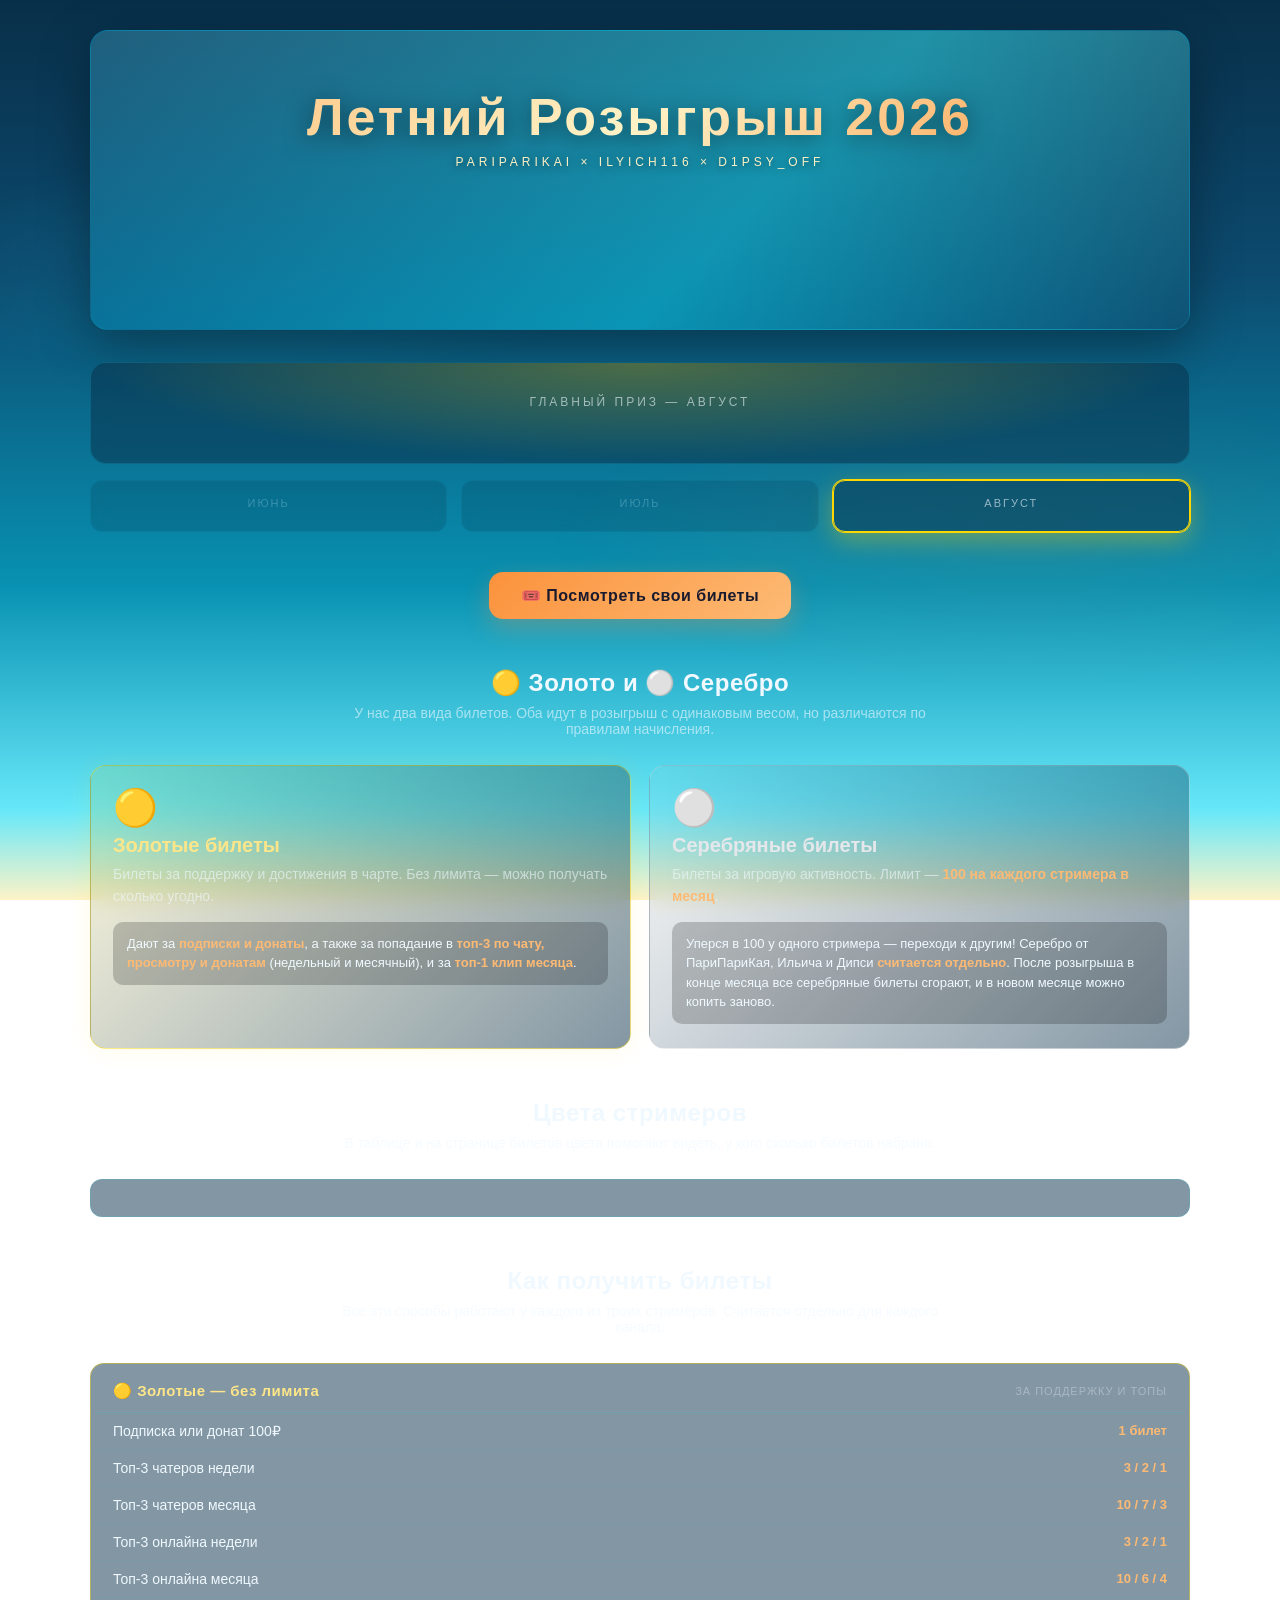
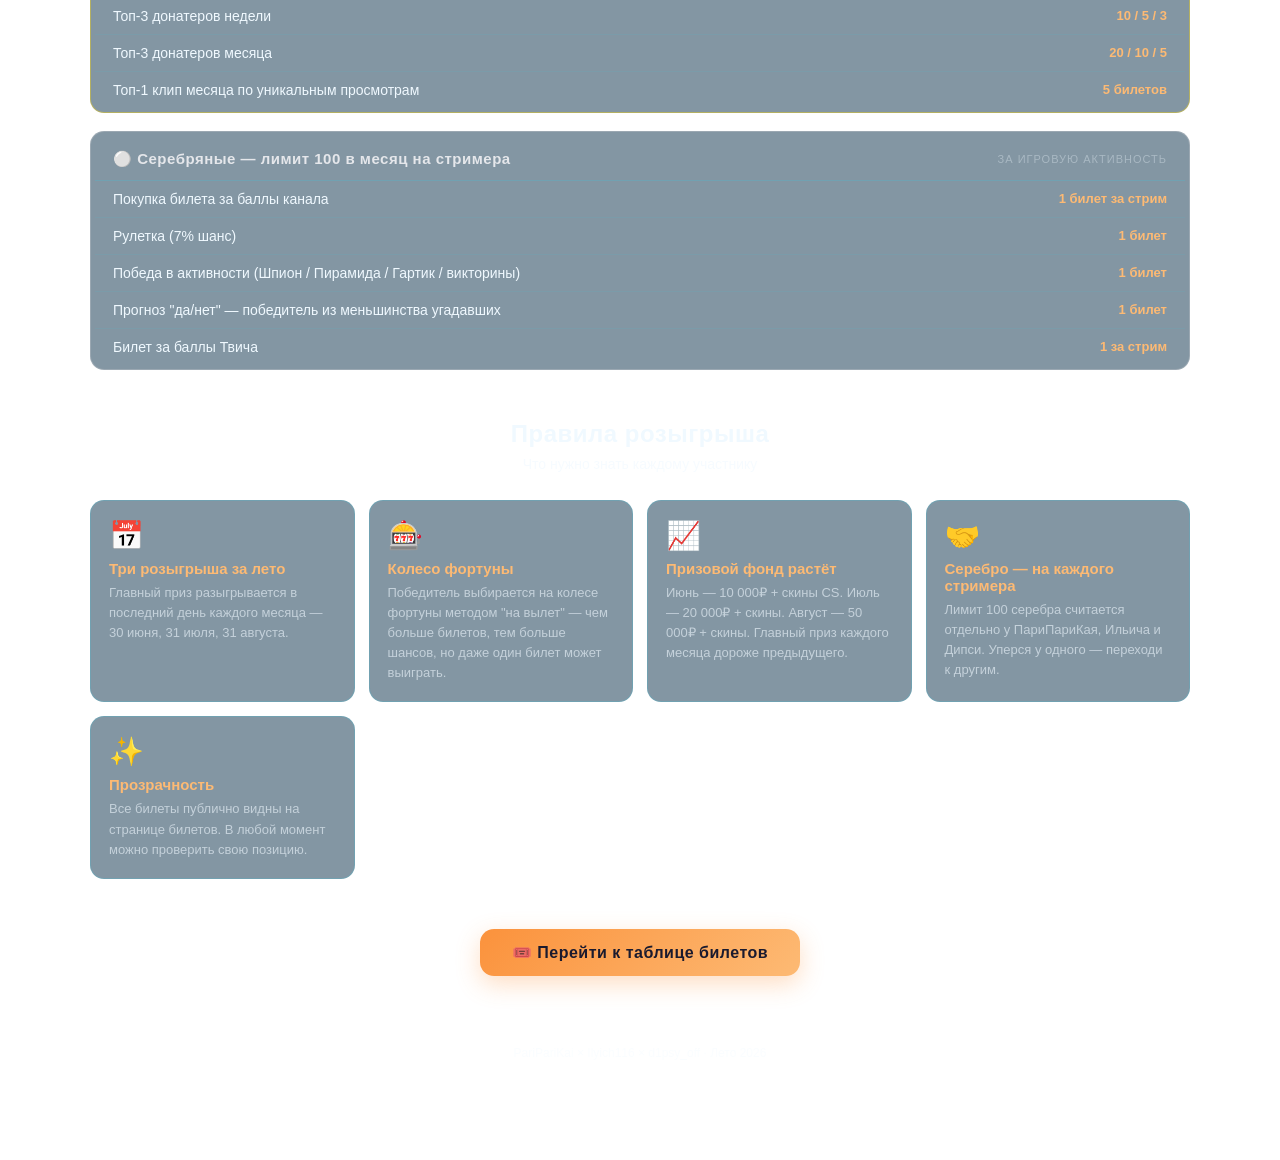
==== commit 22633a9a: "Remove obsolete 'tickets burn after raffle' card (contradicted monthly silver reset) Co-authored-by:" ====
--- a/index.html
+++ b/index.html
@@ -650,11 +650,6 @@
           <div class="rule-icon">📈</div>
           <div class="rule-title">Призовой фонд растёт</div>
           <div class="rule-text">Июнь — 10 000₽ + скины CS. Июль — 20 000₽ + скины. Август — 50 000₽ + скины. Главный приз каждого месяца дороже предыдущего.</div>
-        </div>
-        <div class="rule-card">
-          <div class="rule-icon">♻️</div>
-          <div class="rule-title">Билеты сгорают после розыгрыша</div>
-          <div class="rule-text">После каждого розыгрыша счётчики обнуляются. Топ-3 участников могут сохранить 25% билетов на следующий месяц.</div>
         </div>
         <div class="rule-card">
           <div class="rule-icon">🤝</div>
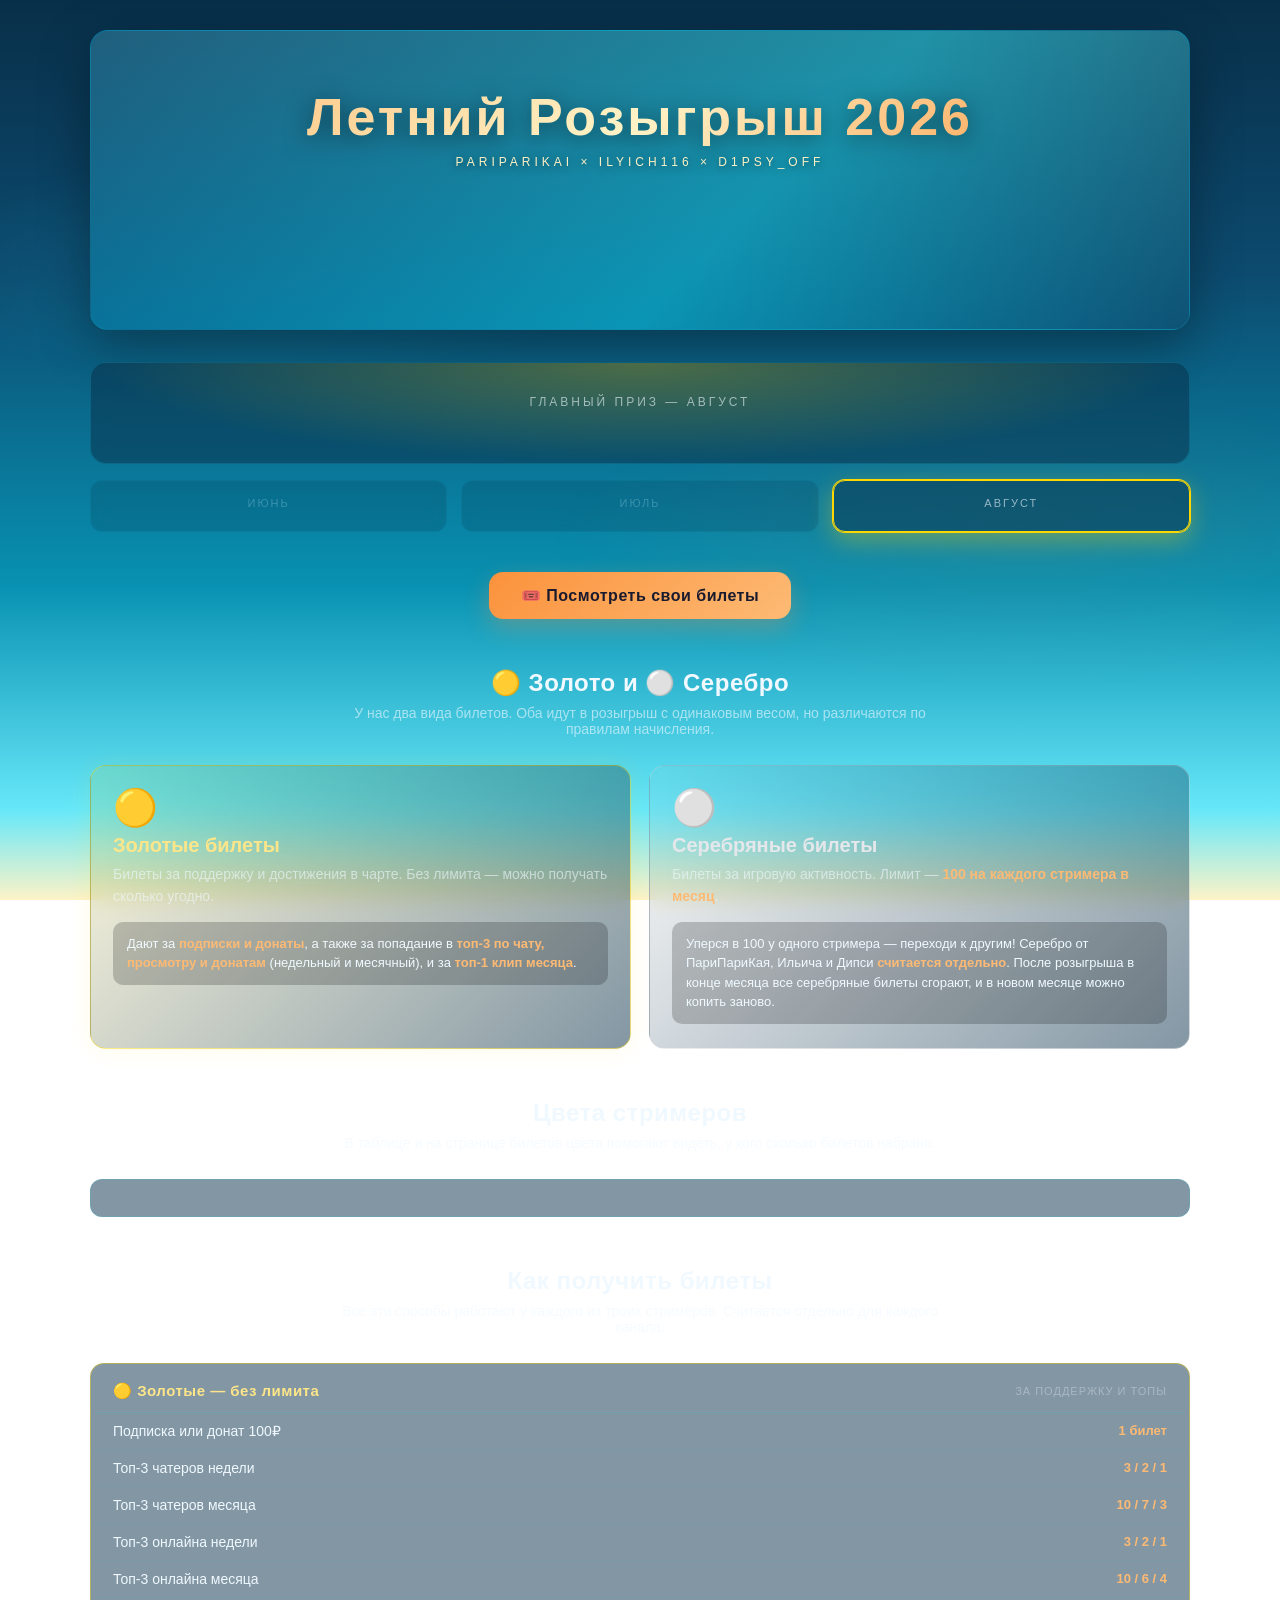
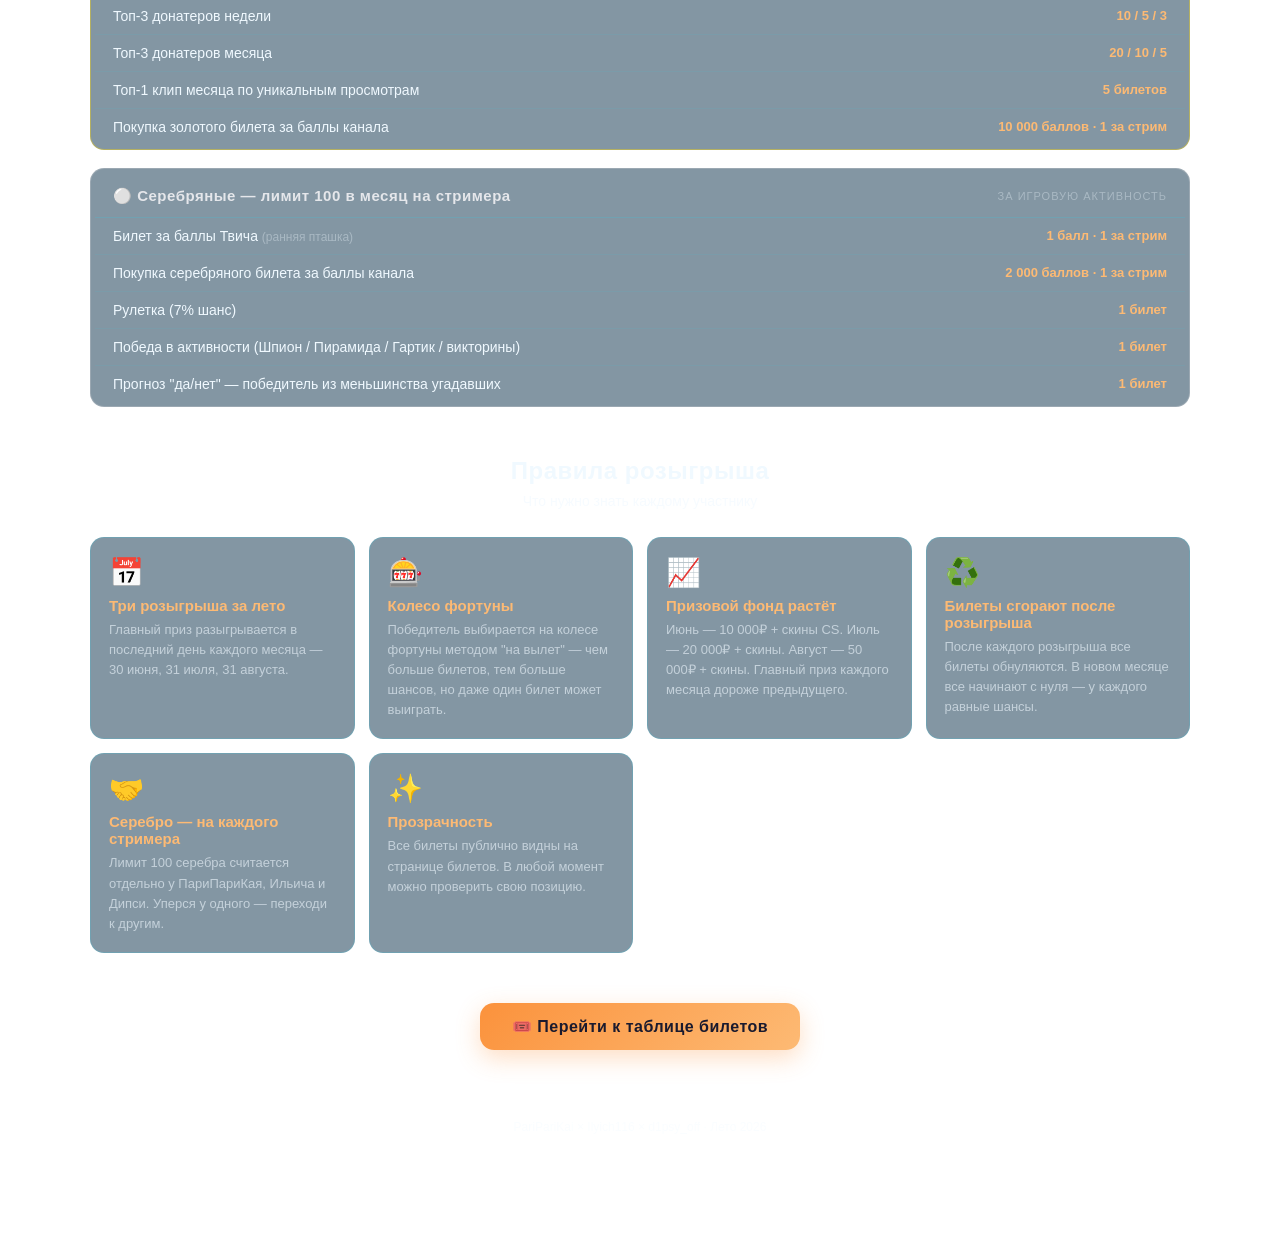
==== commit bb865710: "Add channel-points purchase rows (gold 10k, silver 2k) and reintroduce 'tickets reset monthly' card " ====
--- a/index.html
+++ b/index.html
@@ -600,6 +600,10 @@
           <div class="ways-row-label">Топ-1 клип месяца по уникальным просмотрам</div>
           <div class="ways-row-amount">5 билетов</div>
         </div>
+        <div class="ways-row">
+          <div class="ways-row-label">Покупка золотого билета за баллы канала</div>
+          <div class="ways-row-amount">10 000 баллов · 1 за стрим</div>
+        </div>
       </div>
 
       <div class="ways-table-wrap silver">
@@ -608,8 +612,12 @@
           <div class="ways-table-header-note">за игровую активность</div>
         </div>
         <div class="ways-row">
-          <div class="ways-row-label">Покупка билета за баллы канала</div>
-          <div class="ways-row-amount">1 билет за стрим</div>
+          <div class="ways-row-label">Билет за баллы Твича <span style="color:var(--text-faint); font-size:12px;">(ранняя пташка)</span></div>
+          <div class="ways-row-amount">1 балл · 1 за стрим</div>
+        </div>
+        <div class="ways-row">
+          <div class="ways-row-label">Покупка серебряного билета за баллы канала</div>
+          <div class="ways-row-amount">2 000 баллов · 1 за стрим</div>
         </div>
         <div class="ways-row">
           <div class="ways-row-label">Рулетка (7% шанс)</div>
@@ -622,10 +630,6 @@
         <div class="ways-row">
           <div class="ways-row-label">Прогноз "да/нет" — победитель из меньшинства угадавших</div>
           <div class="ways-row-amount">1 билет</div>
-        </div>
-        <div class="ways-row">
-          <div class="ways-row-label">Билет за баллы Твича</div>
-          <div class="ways-row-amount">1 за стрим</div>
         </div>
       </div>
     </div>
@@ -650,6 +654,11 @@
           <div class="rule-icon">📈</div>
           <div class="rule-title">Призовой фонд растёт</div>
           <div class="rule-text">Июнь — 10 000₽ + скины CS. Июль — 20 000₽ + скины. Август — 50 000₽ + скины. Главный приз каждого месяца дороже предыдущего.</div>
+        </div>
+        <div class="rule-card">
+          <div class="rule-icon">♻️</div>
+          <div class="rule-title">Билеты сгорают после розыгрыша</div>
+          <div class="rule-text">После каждого розыгрыша все билеты обнуляются. В новом месяце все начинают с нуля — у каждого равные шансы.</div>
         </div>
         <div class="rule-card">
           <div class="rule-icon">🤝</div>
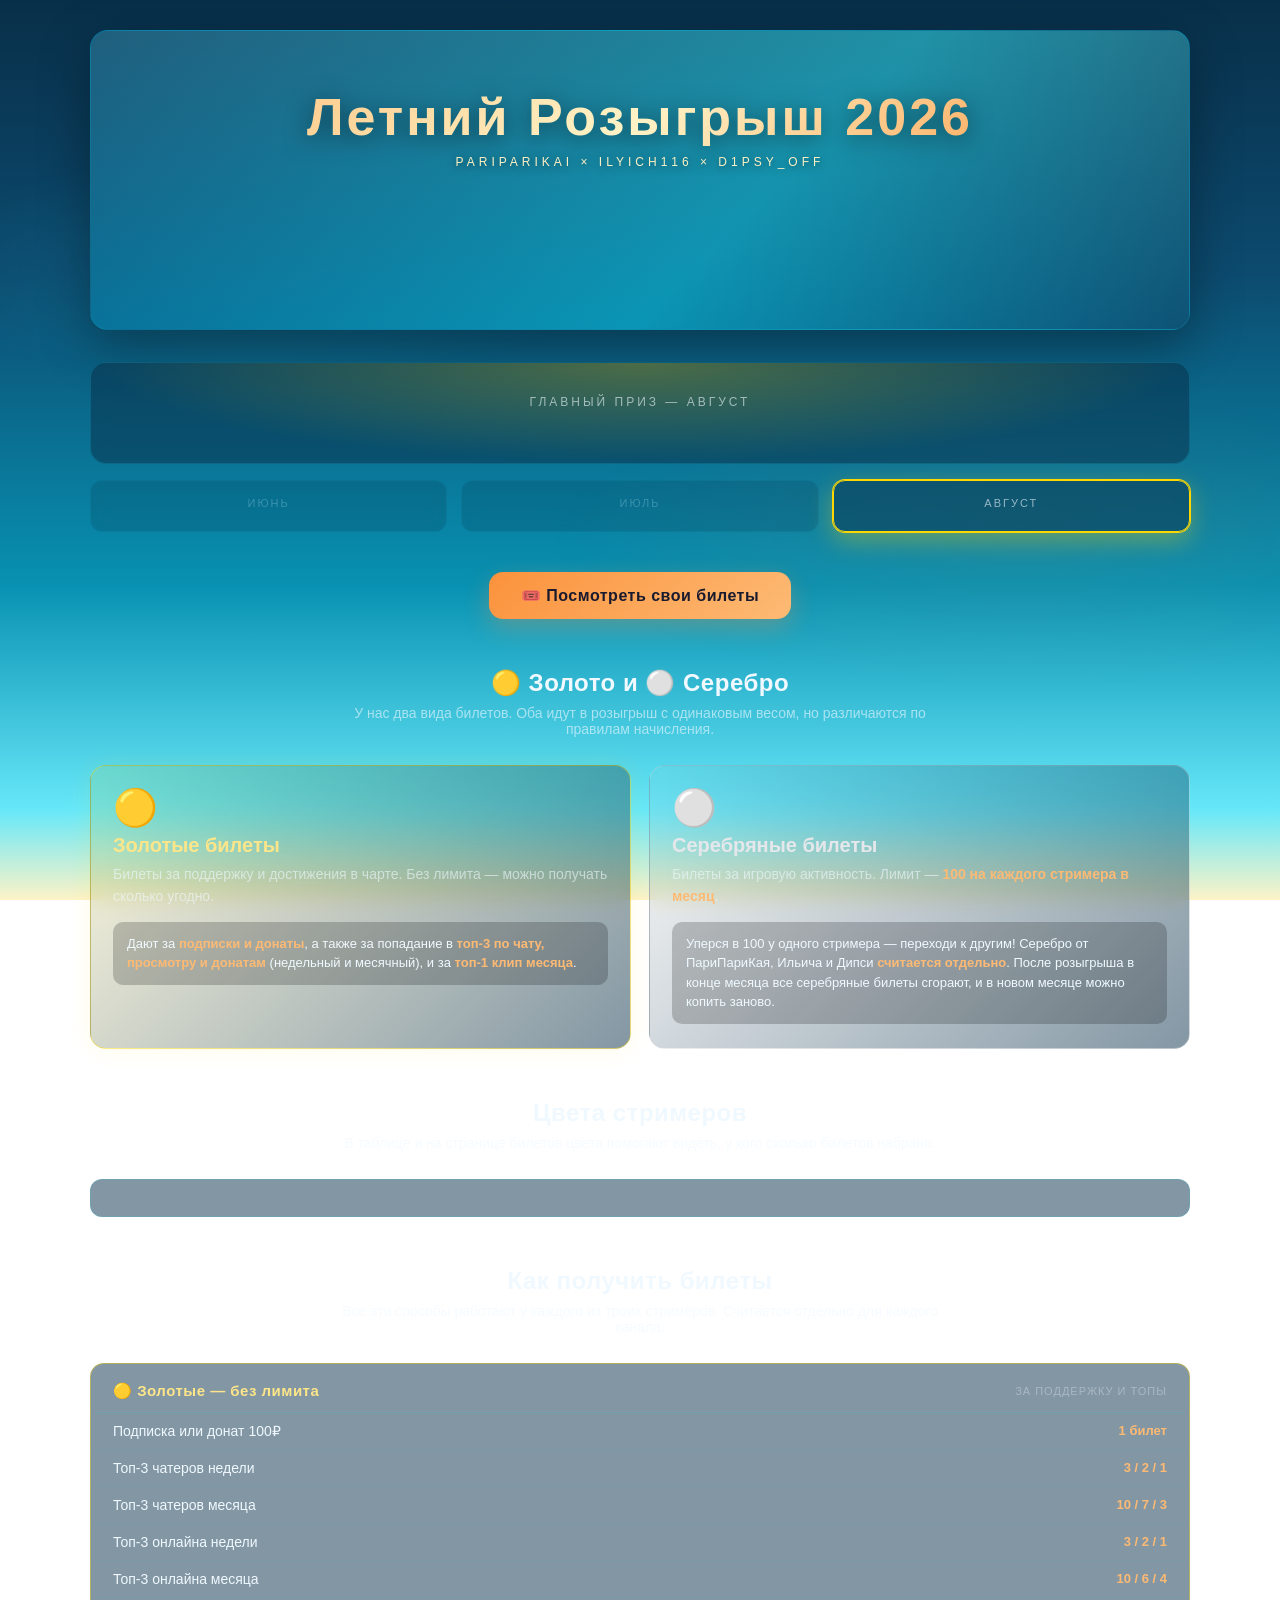
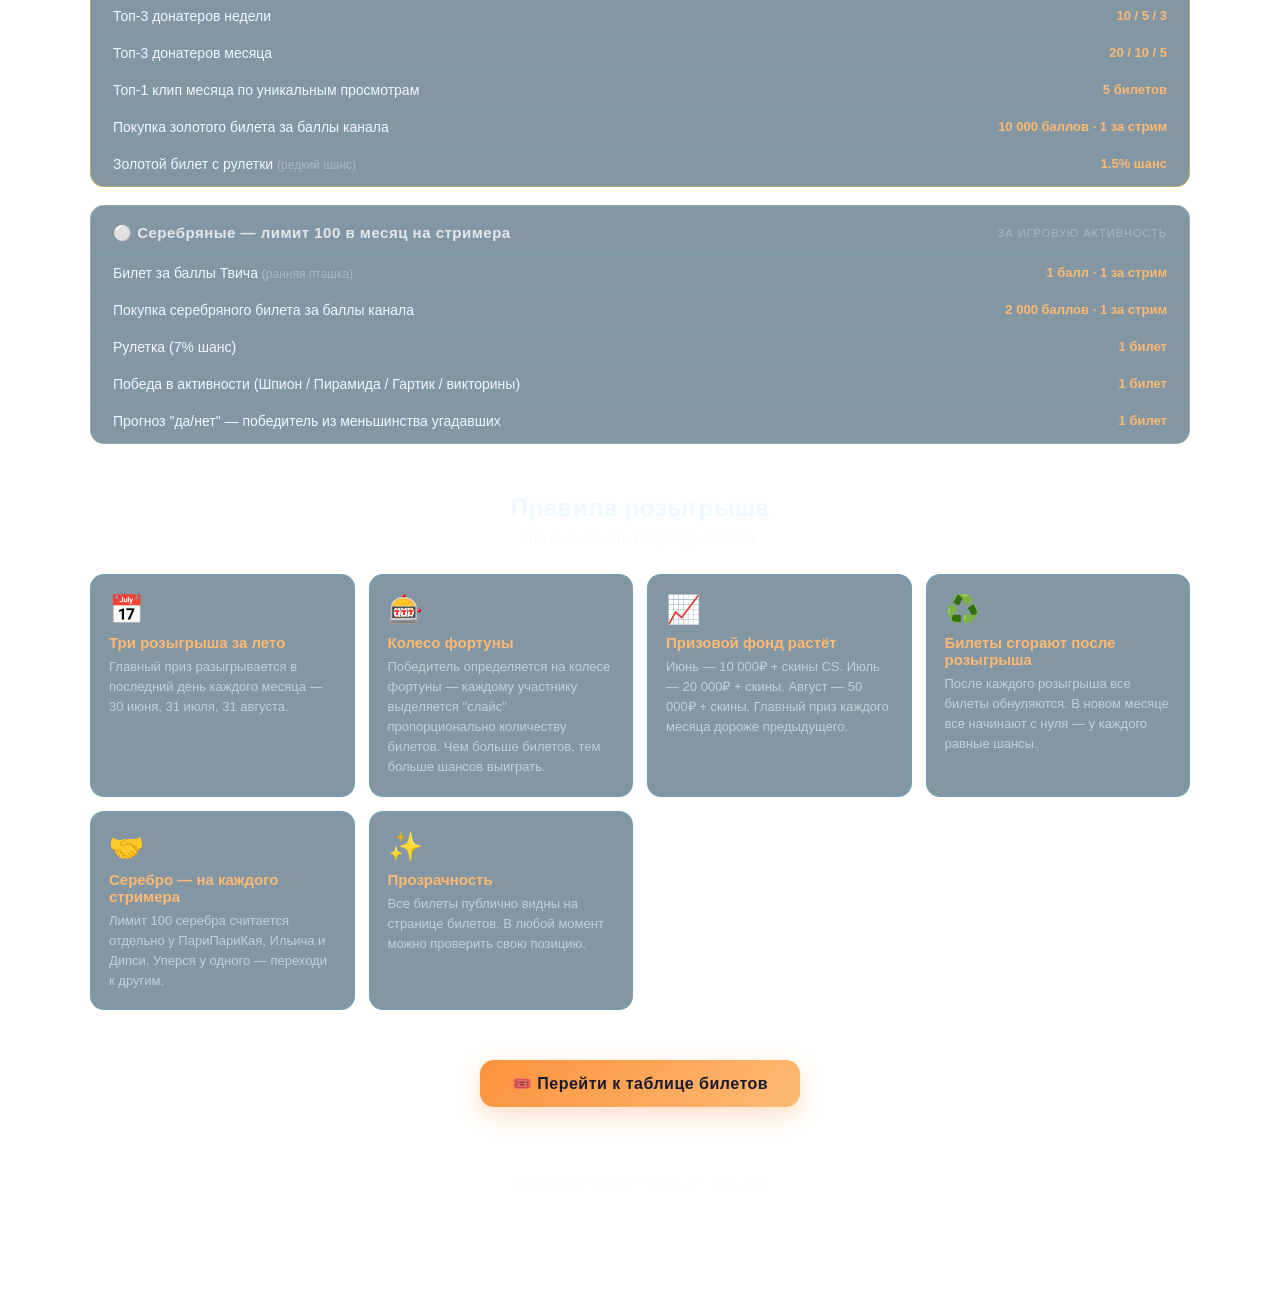
==== commit cb254be9: "Update all pages from 07 (index/tickets/wheel); fix pubhtml URLs to pub?output=csv format Co-authore" ====
--- a/index.html
+++ b/index.html
@@ -7,7 +7,7 @@
 
 <script>
   const CONFIG_CSV_URL  = "https://docs.google.com/spreadsheets/d/e/2PACX-1vT4e5Snl5FT-EdbjHQKKML7Ze1kNgpYcgx2MtrYWmkIPK32fHBTRfw7i3aKckWVvT6OoOQfOrQlyD6_/pub?gid=222000002&single=true&output=csv";
-  const TICKETS_PAGE_URL = "./tickets.html";
+  const TICKETS_PAGE_URL = "https://pariparikai.github.io/Summer2026-giveaway/tickets.html";
 </script>
 
 <style>
@@ -604,6 +604,10 @@
           <div class="ways-row-label">Покупка золотого билета за баллы канала</div>
           <div class="ways-row-amount">10 000 баллов · 1 за стрим</div>
         </div>
+        <div class="ways-row">
+          <div class="ways-row-label">Золотой билет с рулетки <span style="color:var(--text-faint); font-size:12px;">(редкий шанс)</span></div>
+          <div class="ways-row-amount">1.5% шанс</div>
+        </div>
       </div>
 
       <div class="ways-table-wrap silver">
@@ -648,7 +652,7 @@
         <div class="rule-card">
           <div class="rule-icon">🎰</div>
           <div class="rule-title">Колесо фортуны</div>
-          <div class="rule-text">Победитель выбирается на колесе фортуны методом "на вылет" — чем больше билетов, тем больше шансов, но даже один билет может выиграть.</div>
+          <div class="rule-text">Победитель определяется на колесе фортуны — каждому участнику выделяется "слайс" пропорционально количеству билетов. Чем больше билетов, тем больше шансов выиграть.</div>
         </div>
         <div class="rule-card">
           <div class="rule-icon">📈</div>
@@ -900,7 +904,7 @@
 // Загрузка
 // ============================================================
 async function loadConfig() {
-  if (!CONFIG_CSV_URL || CONFIG_CSV_URL === 'PASTE_YOUR_CONFIG_CSV_URL_HERE') {
+  if (!CONFIG_CSV_URL || CONFIG_CSV_URL === 'https://docs.google.com/spreadsheets/d/e/2PACX-1vT4e5Snl5FT-EdbjHQKKML7Ze1kNgpYcgx2MtrYWmkIPK32fHBTRfw7i3aKckWVvT6OoOQfOrQlyD6_/pubhtml?gid=222000002&single=true') {
     setupHeader({});
     setupPrizeZone({
       prize_june_amount: '10 000 ₽', prize_june_skins: '5 000 ₽ скинами CS',
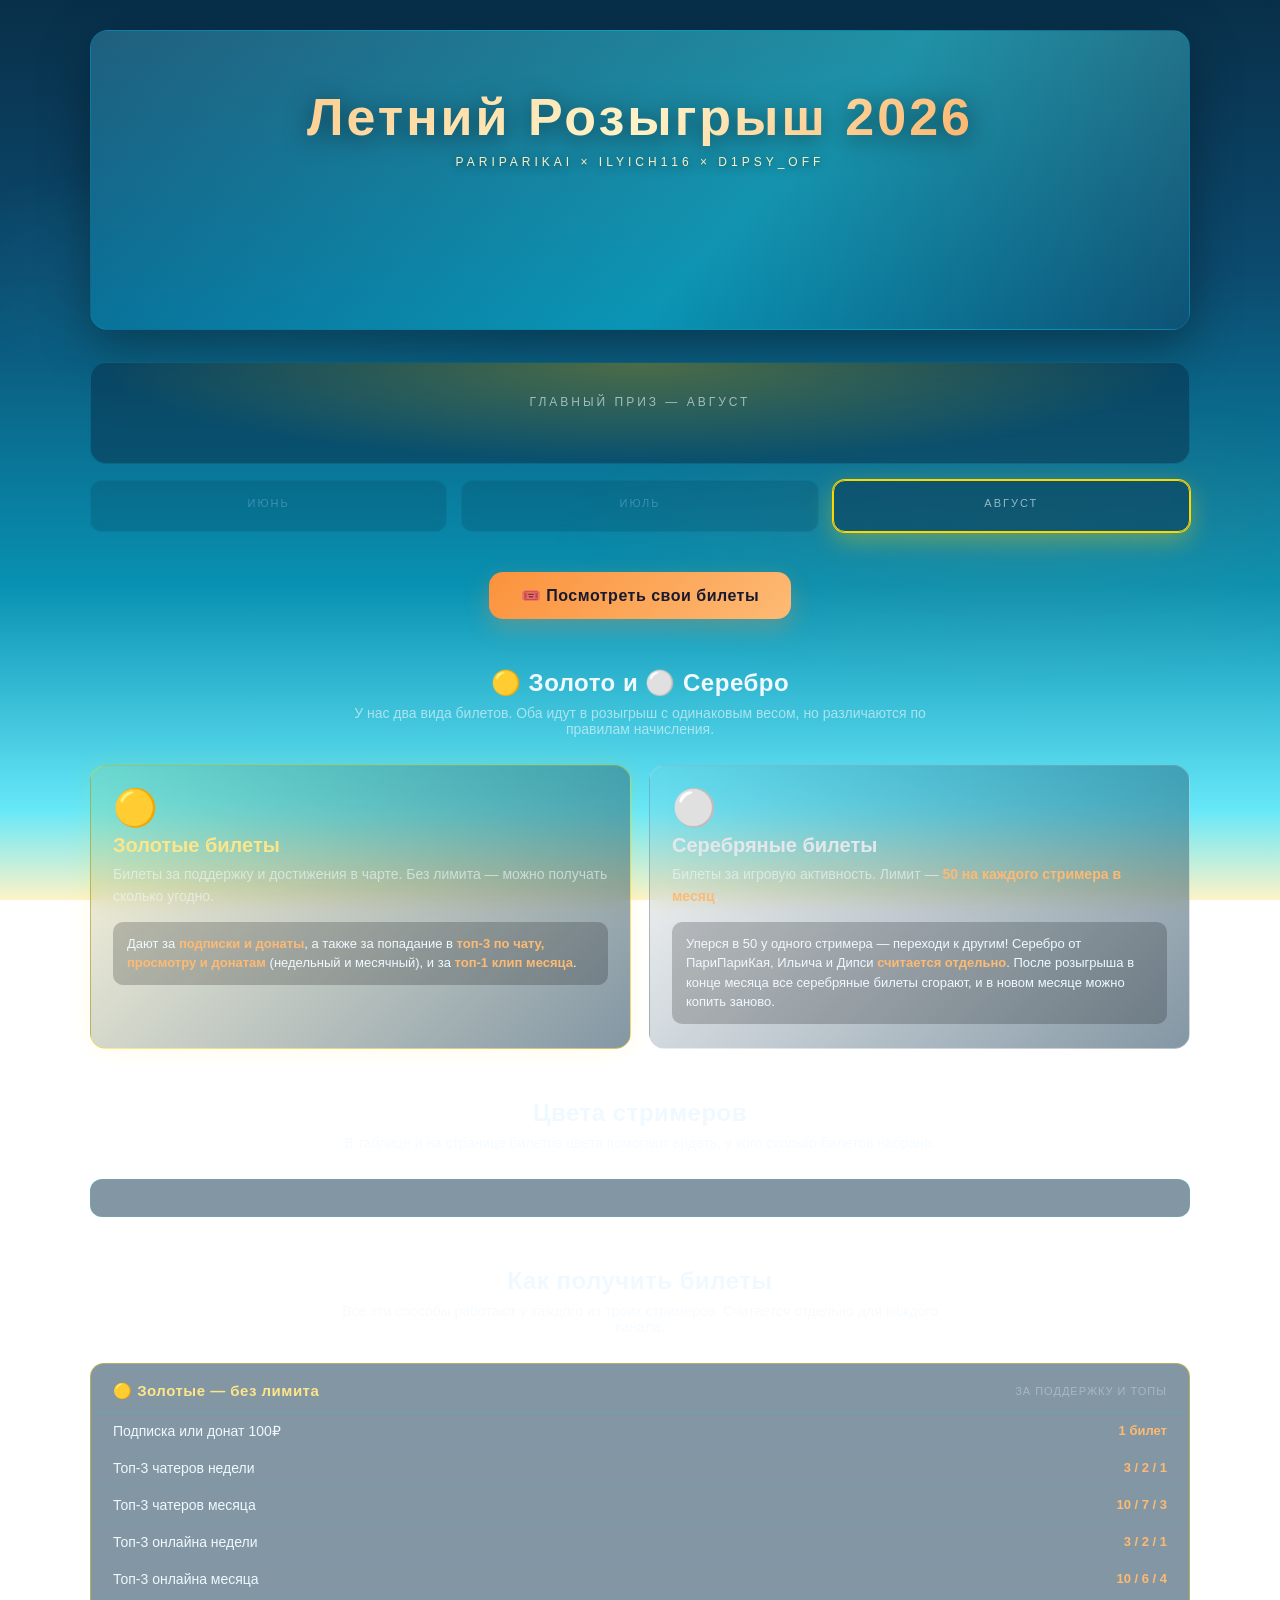
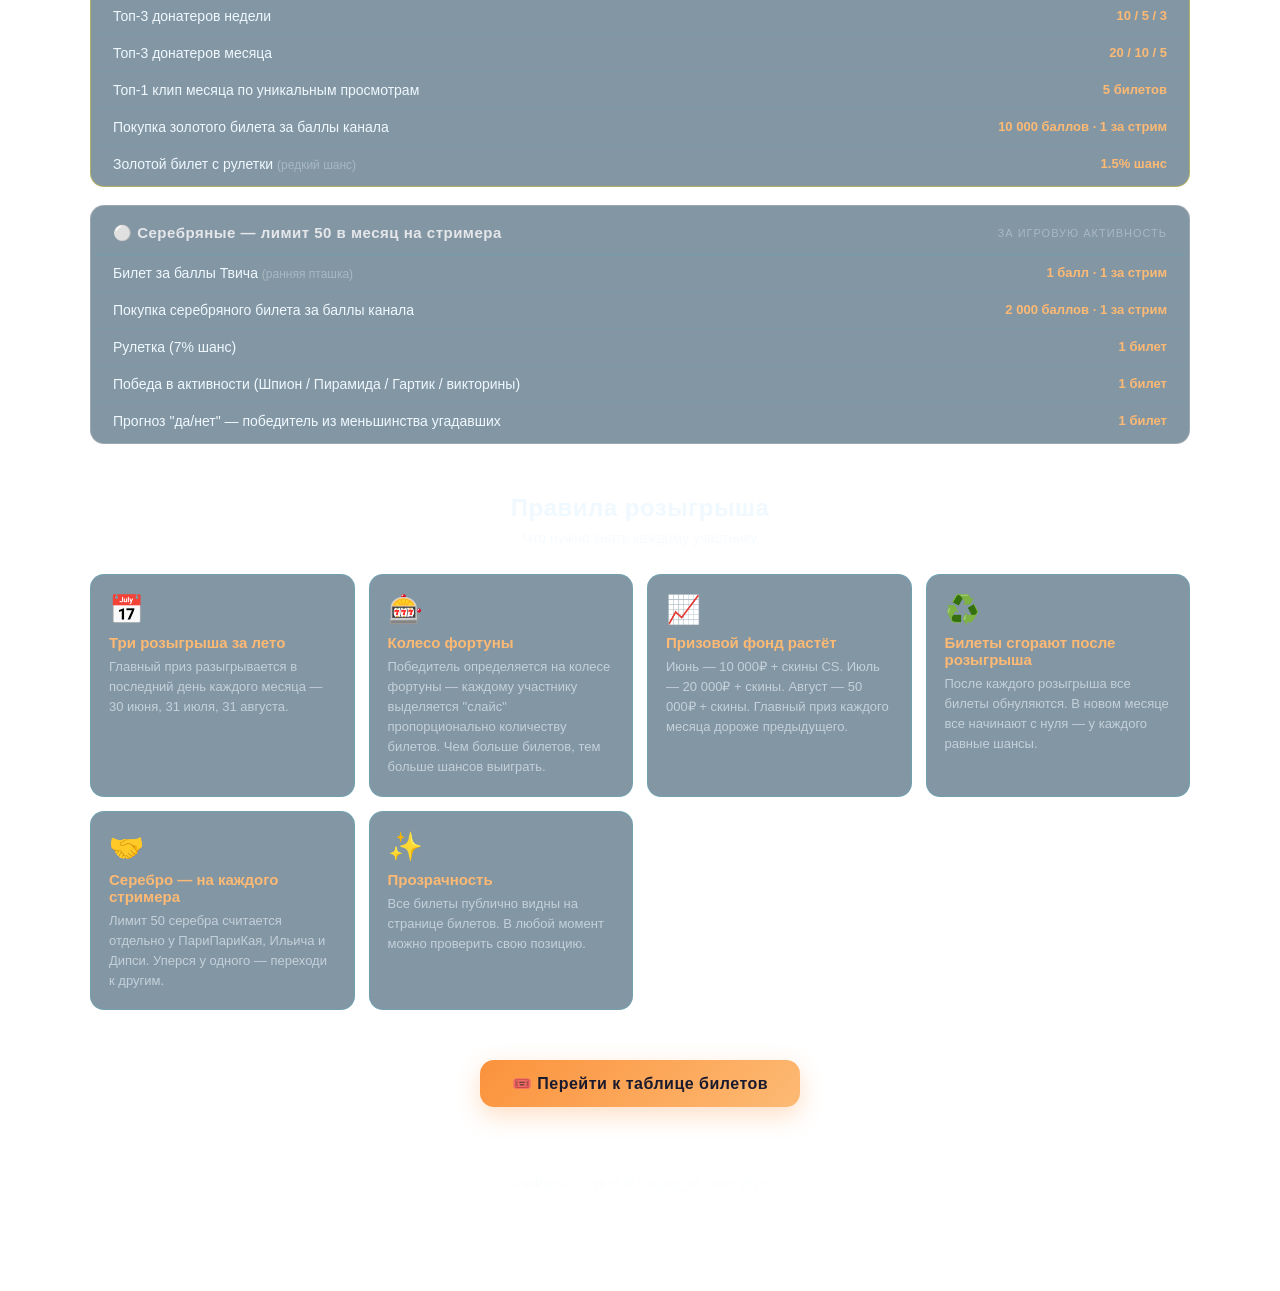
==== commit c8113321: "July: silver ticket limit 100 -> 50 per streamer Co-authored-by: Cursor <cursoragent@cursor.com>" ====
--- a/index.html
+++ b/index.html
@@ -541,9 +541,9 @@
         <div class="tier-card silver">
           <div class="tier-icon">⚪</div>
           <div class="tier-name">Серебряные билеты</div>
-          <div class="tier-description">Билеты за игровую активность. Лимит — <strong style="color:var(--coral-light);">100 на каждого стримера в месяц</strong>.</div>
+          <div class="tier-description">Билеты за игровую активность. Лимит — <strong style="color:var(--coral-light);">50 на каждого стримера в месяц</strong>.</div>
           <div class="tier-detail">
-            Уперся в 100 у одного стримера — переходи к другим! Серебро от ПариПариКая, Ильича и Дипси <strong>считается отдельно</strong>. После розыгрыша в конце месяца все серебряные билеты сгорают, и в новом месяце можно копить заново.
+            Уперся в 50 у одного стримера — переходи к другим! Серебро от ПариПариКая, Ильича и Дипси <strong>считается отдельно</strong>. После розыгрыша в конце месяца все серебряные билеты сгорают, и в новом месяце можно копить заново.
           </div>
         </div>
       </div>
@@ -612,7 +612,7 @@
 
       <div class="ways-table-wrap silver">
         <div class="ways-table-header">
-          <div class="ways-table-header-title">⚪ Серебряные — лимит 100 в месяц на стримера</div>
+          <div class="ways-table-header-title">⚪ Серебряные — лимит 50 в месяц на стримера</div>
           <div class="ways-table-header-note">за игровую активность</div>
         </div>
         <div class="ways-row">
@@ -667,7 +667,7 @@
         <div class="rule-card">
           <div class="rule-icon">🤝</div>
           <div class="rule-title">Серебро — на каждого стримера</div>
-          <div class="rule-text">Лимит 100 серебра считается отдельно у ПариПариКая, Ильича и Дипси. Уперся у одного — переходи к другим.</div>
+          <div class="rule-text">Лимит 50 серебра считается отдельно у ПариПариКая, Ильича и Дипси. Уперся у одного — переходи к другим.</div>
         </div>
         <div class="rule-card">
           <div class="rule-icon">✨</div>
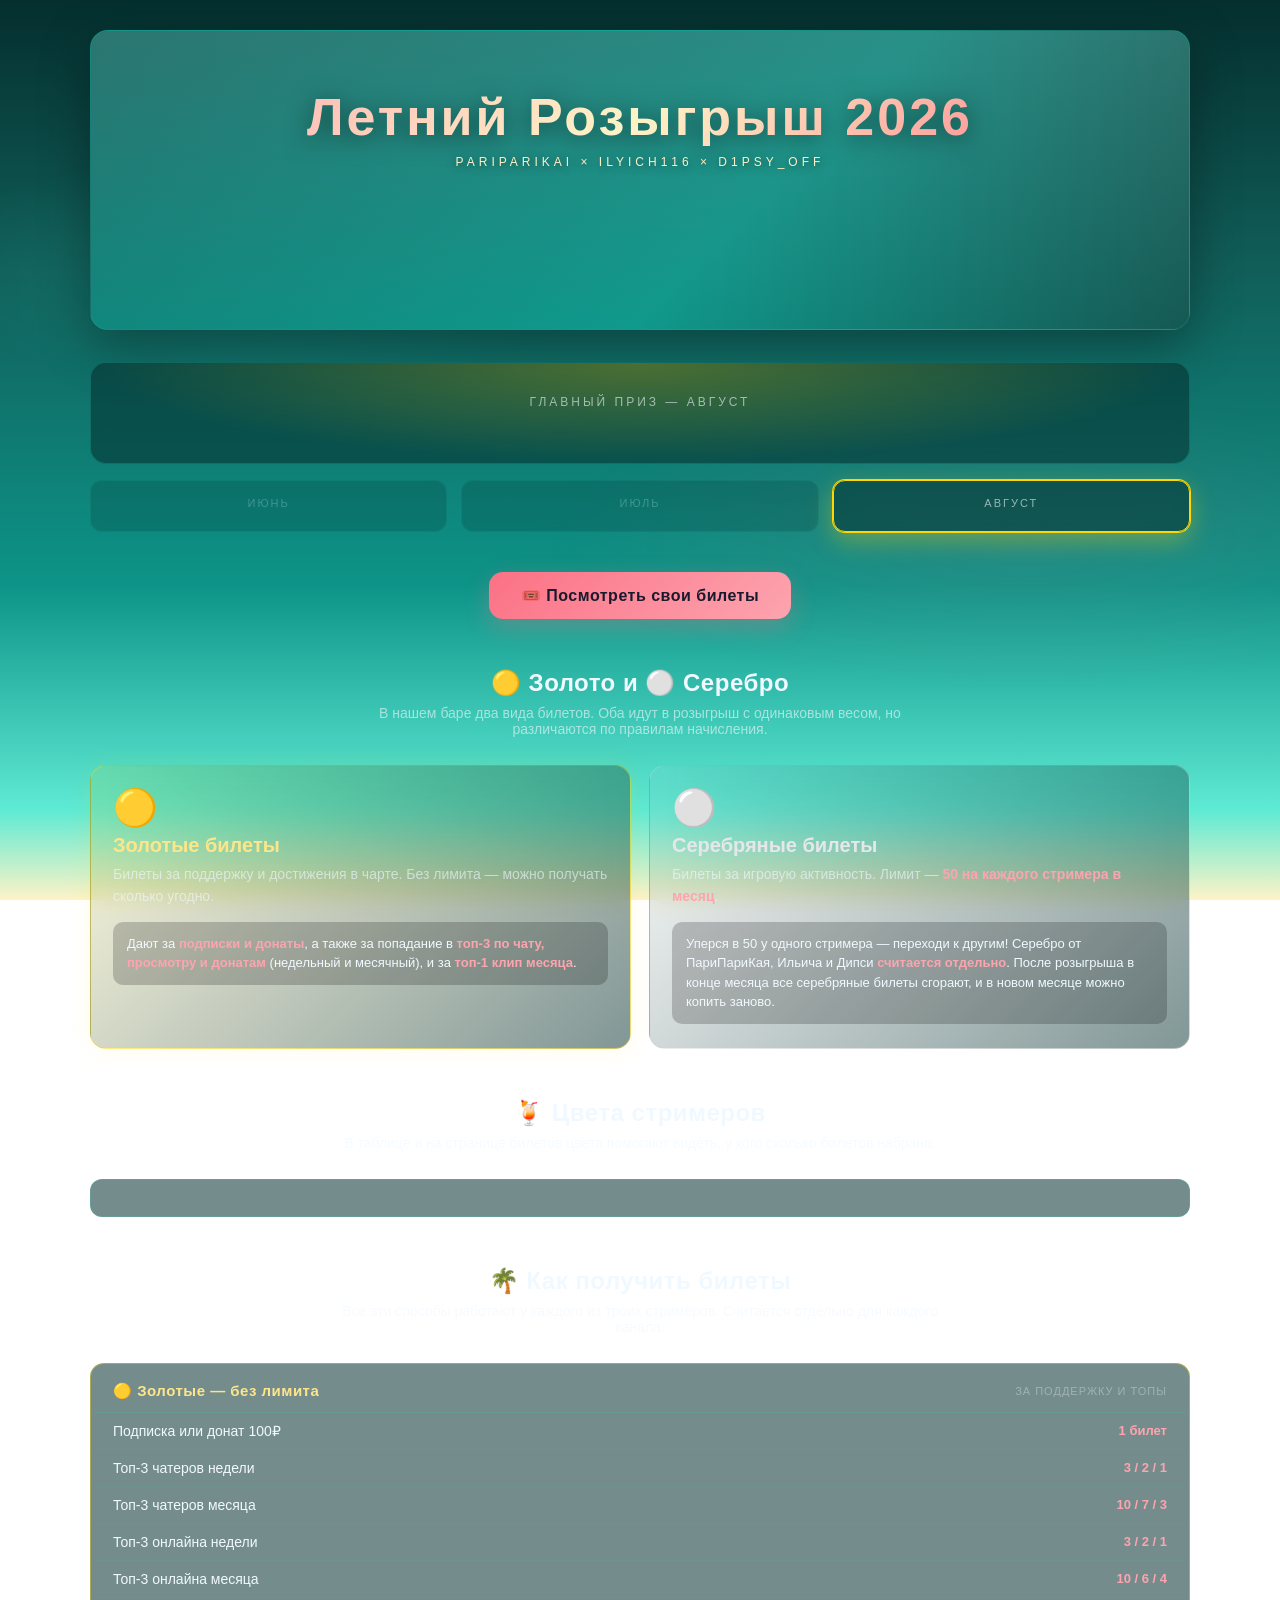
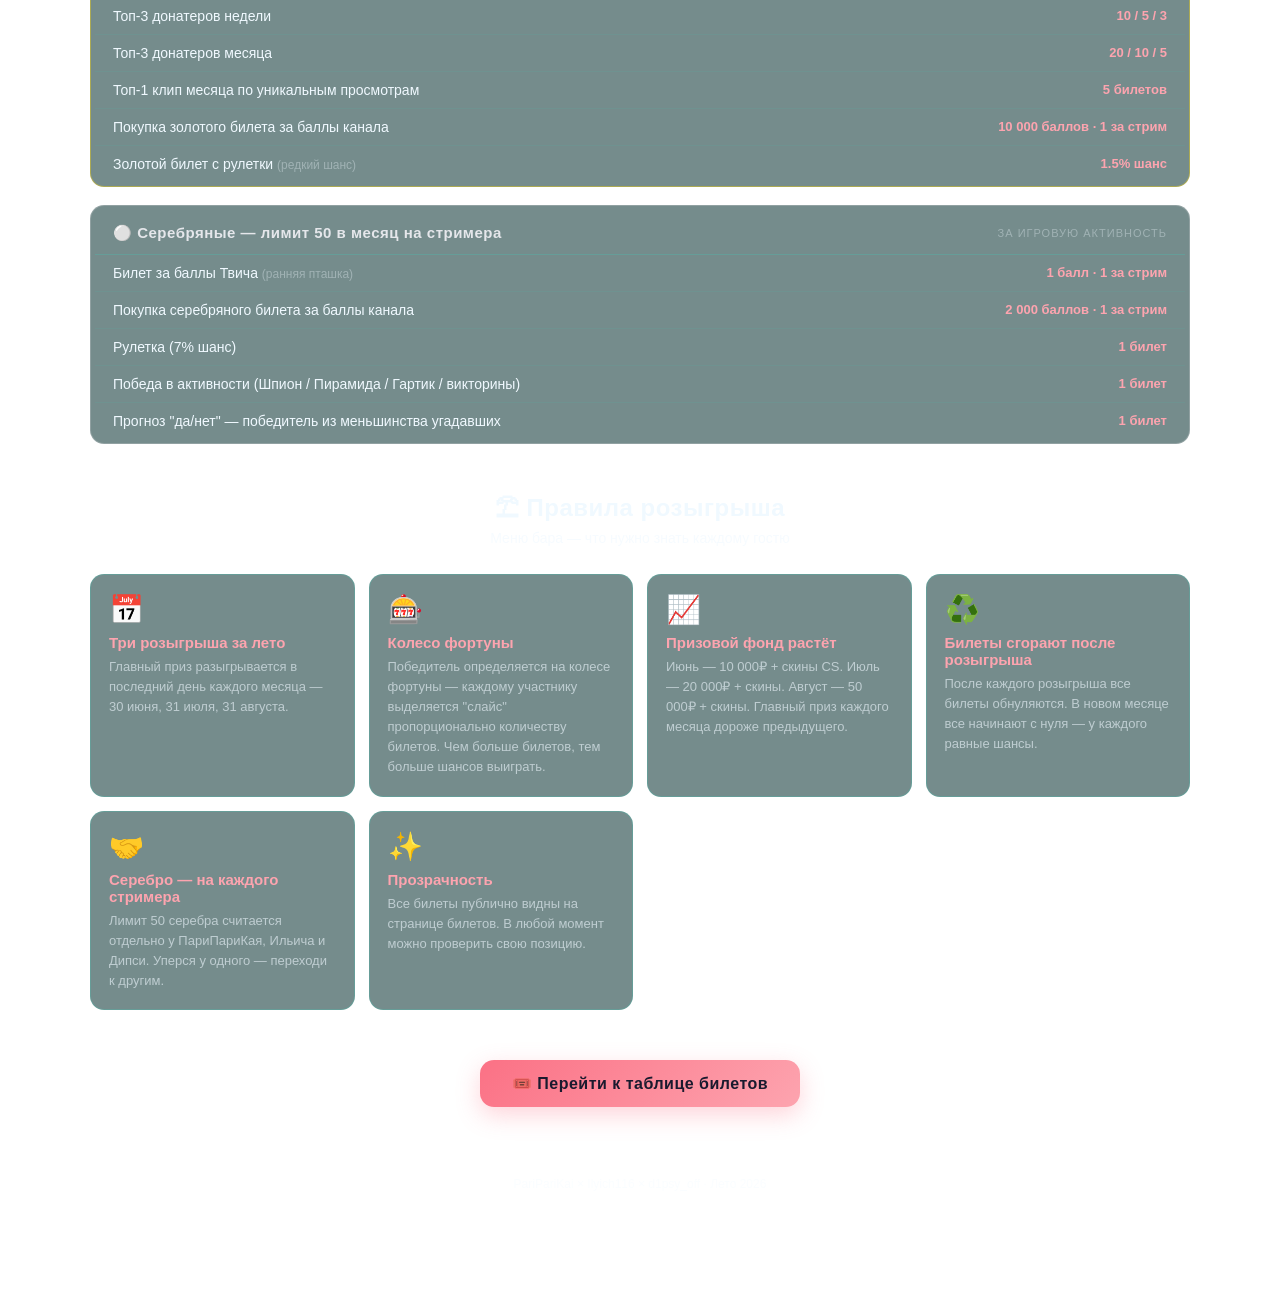
==== commit 48bafcc3: "July restyle: beach bar theme (tropical teal lagoon + watermelon accents, bar-flavored copy) Co-auth" ====
--- a/index.html
+++ b/index.html
@@ -12,11 +12,11 @@
 
 <style>
   :root {
-    --ocean-deep:    #0c4a6e;
-    --ocean-mid:     #0891b2;
-    --ocean-light:   #22d3ee;
-    --coral:         #fb923c;
-    --coral-light:   #fdba74;
+    --ocean-deep:    #134e4a;
+    --ocean-mid:     #0d9488;
+    --ocean-light:   #2dd4bf;
+    --coral:         #fb7185;
+    --coral-light:   #fda4af;
     --sand:          #fef3c7;
     --sand-warm:     #fde68a;
 
@@ -40,8 +40,8 @@
     --text-dim:      rgba(240, 249, 255, 0.6);
     --text-faint:    rgba(240, 249, 255, 0.35);
 
-    --card-bg:       rgba(8, 47, 73, 0.5);
-    --card-border:   rgba(34, 211, 238, 0.18);
+    --card-bg:       rgba(4, 47, 46, 0.55);
+    --card-border:   rgba(45, 212, 191, 0.22);
   }
 
   * { box-sizing: border-box; margin: 0; padding: 0; }
@@ -49,10 +49,10 @@
   body {
     background:
       linear-gradient(180deg,
-        #082f49 0%,
-        #0c4a6e 30%,
-        #0891b2 65%,
-        #67e8f9 90%,
+        #042f2e 0%,
+        #115e59 30%,
+        #0d9488 65%,
+        #5eead4 90%,
         #fef3c7 100%
       );
     background-attachment: fixed;
@@ -68,8 +68,8 @@
     position: fixed;
     inset: 0;
     background-image:
-      radial-gradient(ellipse 600px 200px at 20% 30%, rgba(34, 211, 238, 0.12), transparent 60%),
-      radial-gradient(ellipse 800px 250px at 80% 60%, rgba(251, 146, 60, 0.08), transparent 60%);
+      radial-gradient(ellipse 600px 200px at 20% 30%, rgba(45, 212, 191, 0.14), transparent 60%),
+      radial-gradient(ellipse 800px 250px at 80% 60%, rgba(251, 113, 133, 0.10), transparent 60%);
     pointer-events: none;
     z-index: 0;
   }
@@ -84,7 +84,7 @@
     margin-bottom: 32px;
     padding: 56px 24px 36px;
     text-align: center;
-    background: linear-gradient(135deg, #075985 0%, #0891b2 60%, #0c4a6e 100%);
+    background: linear-gradient(135deg, #0f766e 0%, #0d9488 60%, #134e4a 100%);
     border: 1px solid var(--card-border);
     box-shadow: 0 16px 50px rgba(0, 0, 0, 0.35);
     min-height: 300px;
@@ -95,9 +95,9 @@
     position: absolute;
     inset: 0;
     background:
-      linear-gradient(180deg, rgba(8, 47, 73, 0.5) 0%, rgba(8, 47, 73, 0.75) 60%, rgba(8, 47, 73, 0.92) 100%);
-  }
-  .hero.no-bg .hero-bg { background-image: linear-gradient(180deg, rgba(251, 146, 60, 0.1) 0%, rgba(34, 211, 238, 0.06) 100%); }
+      linear-gradient(180deg, rgba(4, 47, 46, 0.5) 0%, rgba(4, 47, 46, 0.75) 60%, rgba(4, 47, 46, 0.92) 100%);
+  }
+  .hero.no-bg .hero-bg { background-image: linear-gradient(180deg, rgba(251, 113, 133, 0.12) 0%, rgba(45, 212, 191, 0.08) 100%); }
   .hero.no-bg .hero-bg::after { content: none; }
   .hero-content { position: relative; z-index: 1; }
 
@@ -133,7 +133,7 @@
     align-items: center;
     gap: 8px;
     padding: 14px 20px;
-    background: rgba(8, 47, 73, 0.55);
+    background: rgba(4, 47, 46, 0.55);
     backdrop-filter: blur(10px);
     border: 1px solid;
     border-radius: 14px;
@@ -154,7 +154,7 @@
     border-radius: 50%;
     border: 2px solid;
     background-size: cover; background-position: center;
-    background-color: rgba(8, 47, 73, 0.6);
+    background-color: rgba(4, 47, 46, 0.6);
     display: flex; align-items: center; justify-content: center;
     font-size: 22px; font-weight: 500;
   }
@@ -276,7 +276,7 @@
   .prize-mini.is-current {
     opacity: 1;
     border-color: var(--mini-color, var(--coral));
-    box-shadow: 0 0 0 1px var(--mini-color, var(--coral)), 0 8px 24px var(--mini-glow, rgba(251, 146, 60, 0.2));
+    box-shadow: 0 0 0 1px var(--mini-color, var(--coral)), 0 8px 24px var(--mini-glow, rgba(251, 113, 133, 0.2));
   }
   .prize-mini.is-past { opacity: 0.35; }
   .prize-mini.tier-bronze { --mini-color: #cd7f32; --mini-glow: rgba(205, 127, 50, 0.25); }
@@ -302,11 +302,11 @@
     text-decoration: none;
     letter-spacing: 0.5px;
     transition: transform 0.2s ease, box-shadow 0.2s ease;
-    box-shadow: 0 8px 24px rgba(251, 146, 60, 0.3);
+    box-shadow: 0 8px 24px rgba(251, 113, 133, 0.3);
   }
   .cta-button:hover {
     transform: translateY(-3px);
-    box-shadow: 0 12px 32px rgba(251, 146, 60, 0.4);
+    box-shadow: 0 12px 32px rgba(251, 113, 133, 0.4);
   }
 
   /* ===== Секции ===== */
@@ -343,11 +343,11 @@
     backdrop-filter: blur(10px);
   }
   .tier-card.silver {
-    background: linear-gradient(135deg, rgba(212, 212, 216, 0.08), rgba(8, 47, 73, 0.5));
+    background: linear-gradient(135deg, rgba(212, 212, 216, 0.08), rgba(4, 47, 46, 0.5));
     border: 1px solid rgba(212, 212, 216, 0.35);
   }
   .tier-card.gold {
-    background: linear-gradient(135deg, rgba(255, 215, 0, 0.12), rgba(8, 47, 73, 0.5));
+    background: linear-gradient(135deg, rgba(255, 215, 0, 0.12), rgba(4, 47, 46, 0.5));
     border: 1px solid rgba(255, 215, 0, 0.4);
     box-shadow: 0 0 24px rgba(255, 215, 0, 0.1);
   }
@@ -403,7 +403,7 @@
     gap: 16px;
     padding: 10px 18px;
     align-items: center;
-    border-bottom: 1px solid rgba(34, 211, 238, 0.08);
+    border-bottom: 1px solid rgba(45, 212, 191, 0.08);
   }
   .ways-row:last-child { border-bottom: none; }
   .ways-row-label { font-size: 14px; color: var(--text); }
@@ -526,7 +526,7 @@
     <!-- Серебро vs Золото -->
     <div class="section">
       <h2 class="section-title">🟡 Золото и ⚪ Серебро</h2>
-      <p class="section-subtitle">У нас два вида билетов. Оба идут в розыгрыш с одинаковым весом, но различаются по правилам начисления.</p>
+      <p class="section-subtitle">В нашем баре два вида билетов. Оба идут в розыгрыш с одинаковым весом, но различаются по правилам начисления.</p>
 
       <div class="tier-explainer">
         <div class="tier-card gold">
@@ -551,7 +551,7 @@
 
     <!-- Цвета стримеров -->
     <div class="section">
-      <h2 class="section-title">Цвета стримеров</h2>
+      <h2 class="section-title">🍹 Цвета стримеров</h2>
       <p class="section-subtitle">В таблице и на странице билетов цвета помогают видеть, у кого сколько билетов набрано.</p>
       <div class="legend-row" id="legend-row">
         <!-- Заполняется JS из Config -->
@@ -560,7 +560,7 @@
 
     <!-- Способы получения золотых -->
     <div class="section">
-      <h2 class="section-title">Как получить билеты</h2>
+      <h2 class="section-title">🌴 Как получить билеты</h2>
       <p class="section-subtitle">Все эти способы работают у каждого из троих стримеров. Считается отдельно для каждого канала.</p>
 
       <div class="ways-table-wrap gold">
@@ -640,8 +640,8 @@
 
     <!-- Правила -->
     <div class="section">
-      <h2 class="section-title">Правила розыгрыша</h2>
-      <p class="section-subtitle">Что нужно знать каждому участнику</p>
+      <h2 class="section-title">⛱ Правила розыгрыша</h2>
+      <p class="section-subtitle">Меню бара — что нужно знать каждому гостю</p>
 
       <div class="rules-grid">
         <div class="rule-card">
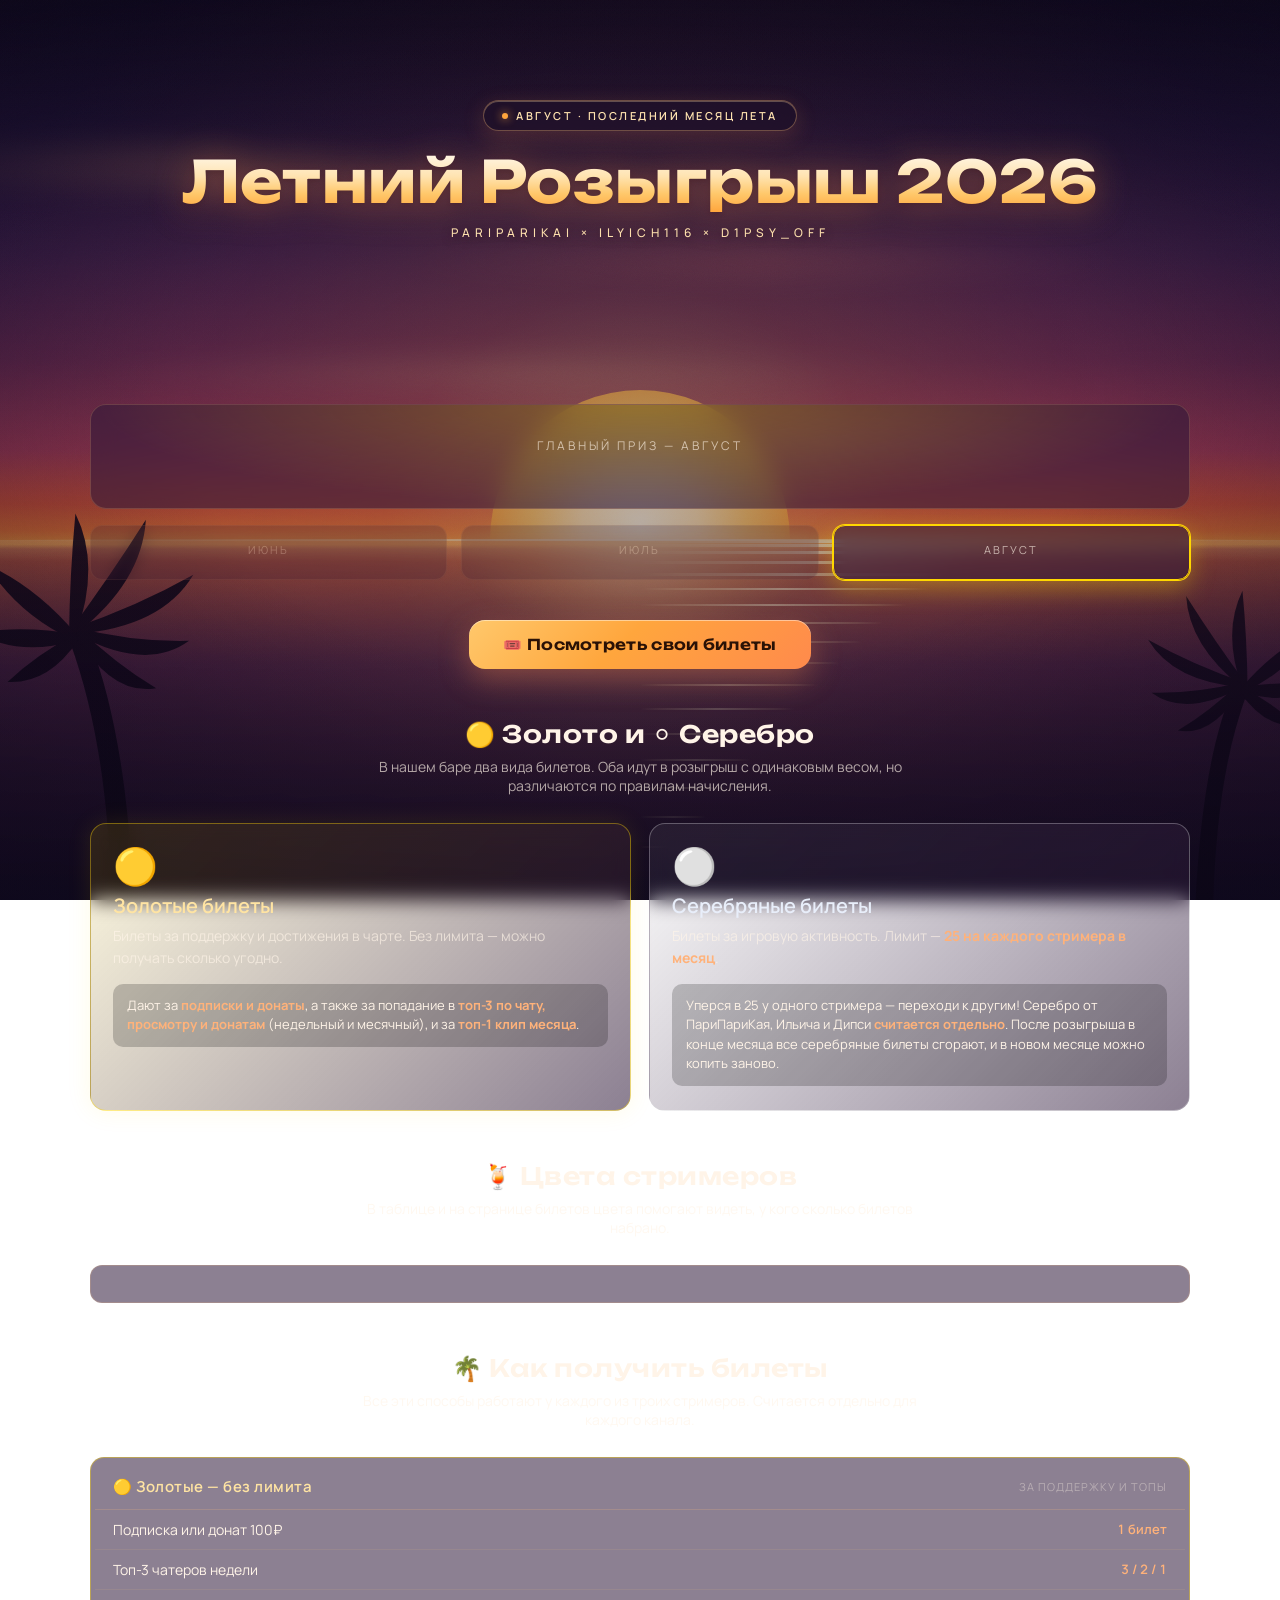
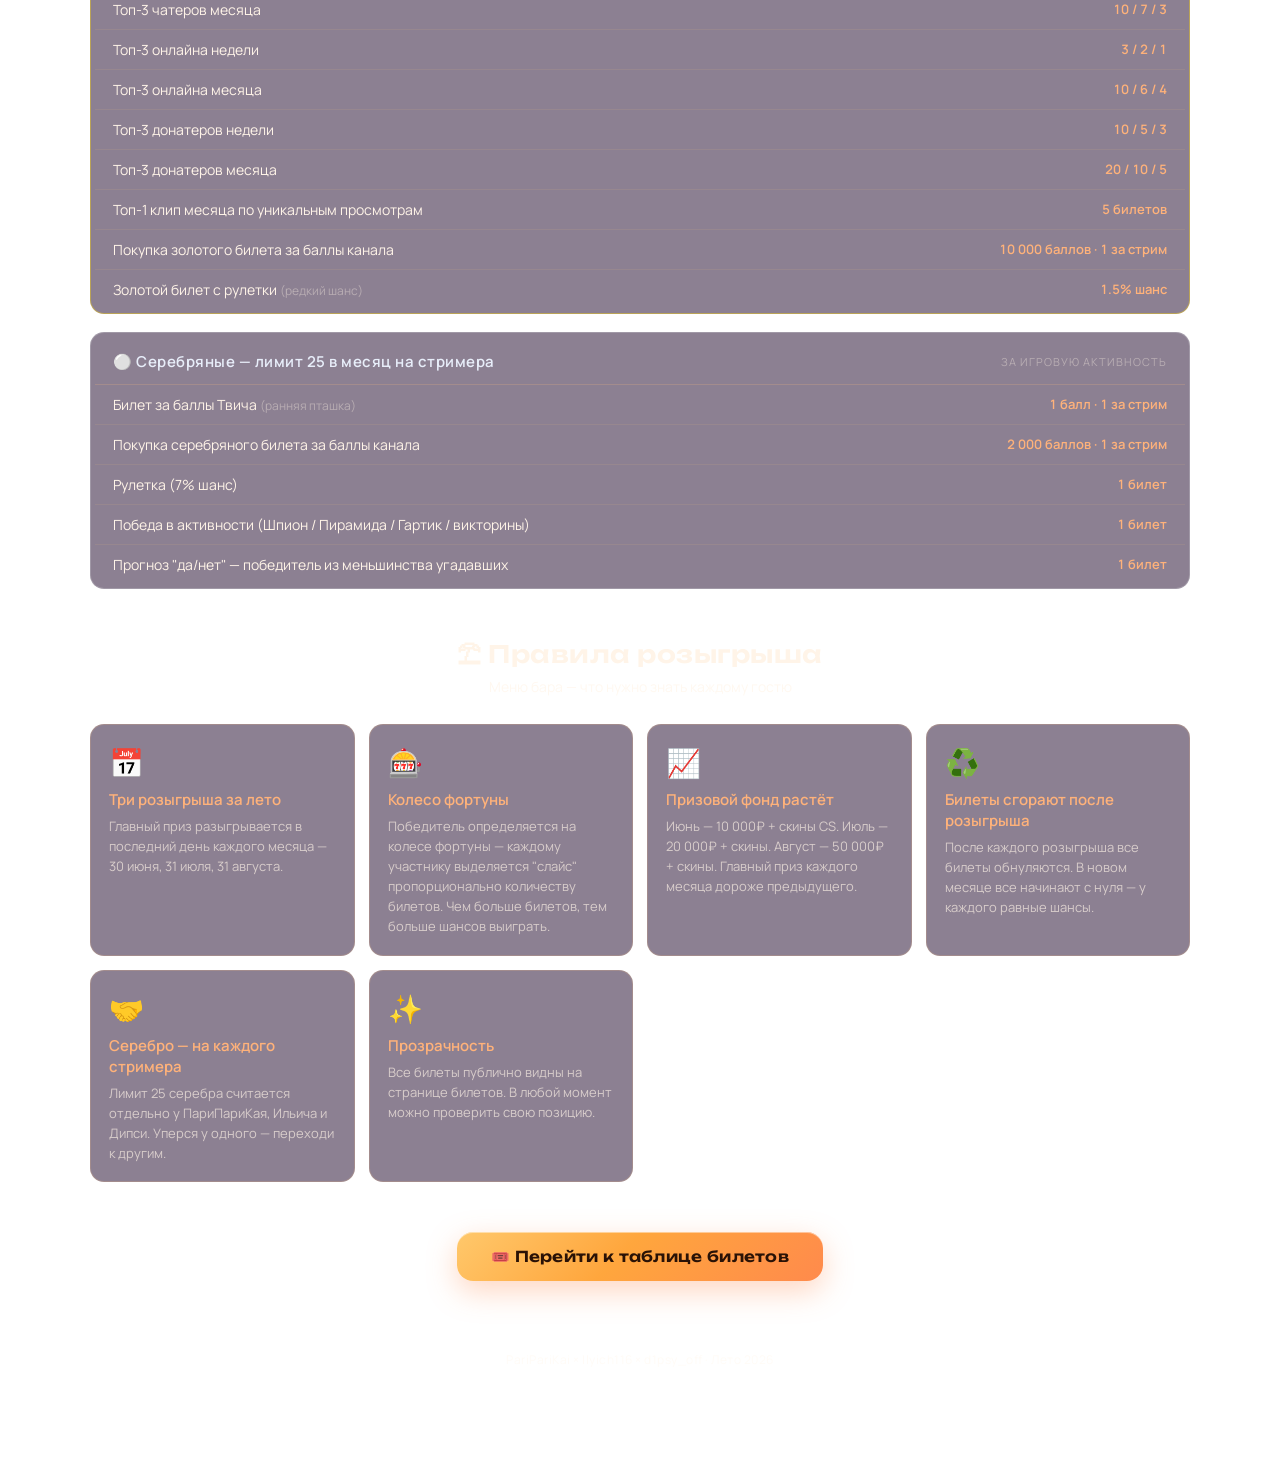
==== commit d751fe94: "August redesign: amber sunset theme, shared theme.css/theme.js, silver cap 25 Новый облик на последн" ====
--- a/index.html
+++ b/index.html
@@ -5,120 +5,102 @@
 <meta name="viewport" content="width=device-width, initial-scale=1.0">
 <title>Летний Розыгрыш 2026</title>
 
+<link rel="preconnect" href="https://fonts.googleapis.com">
+<link rel="preconnect" href="https://fonts.gstatic.com" crossorigin>
+<link href="https://fonts.googleapis.com/css2?family=Unbounded:wght@500;600;700&family=Manrope:wght@400;500;600;700&display=swap" rel="stylesheet">
+<link rel="stylesheet" href="theme.css">
+<script src="theme.js" defer></script>
+
 <script>
   const CONFIG_CSV_URL  = "https://docs.google.com/spreadsheets/d/e/2PACX-1vT4e5Snl5FT-EdbjHQKKML7Ze1kNgpYcgx2MtrYWmkIPK32fHBTRfw7i3aKckWVvT6OoOQfOrQlyD6_/pub?gid=222000002&single=true&output=csv";
   const TICKETS_PAGE_URL = "https://pariparikai.github.io/Summer2026-giveaway/tickets.html";
+
+  // Лимит серебра на стримера в месяц. Июнь — 100, июль — 50, август — 25.
+  // Меняешь здесь → обновляются все упоминания на странице.
+  // ВАЖНО: то же число должно стоять в tickets.html и в формуле MIN(...) в Sheets.
+  const SILVER_CAP = 25;
 </script>
 
 <style>
-  :root {
-    --ocean-deep:    #134e4a;
-    --ocean-mid:     #0d9488;
-    --ocean-light:   #2dd4bf;
-    --coral:         #fb7185;
-    --coral-light:   #fda4af;
-    --sand:          #fef3c7;
-    --sand-warm:     #fde68a;
-
-    --silver:        #d4d4d8;
-    --silver-light:  #e5e7eb;
-    --gold:          #ffd700;
-    --gold-light:    #fde68a;
-    --gold-glow:     rgba(255, 215, 0, 0.55);
-
-    --ppk-color:     #06b6d4;
-    --ppk-bg:        rgba(6, 182, 212, 0.15);
-    --ppk-border:    rgba(6, 182, 212, 0.45);
-    --ilyich-color:  #10b981;
-    --ilyich-bg:     rgba(16, 185, 129, 0.15);
-    --ilyich-border: rgba(16, 185, 129, 0.45);
-    --dipsy-color:   #a78bfa;
-    --dipsy-bg:      rgba(167, 139, 250, 0.15);
-    --dipsy-border:  rgba(167, 139, 250, 0.5);
-
-    --text:          #f0f9ff;
-    --text-dim:      rgba(240, 249, 255, 0.6);
-    --text-faint:    rgba(240, 249, 255, 0.35);
-
-    --card-bg:       rgba(4, 47, 46, 0.55);
-    --card-border:   rgba(45, 212, 191, 0.22);
-  }
-
-  * { box-sizing: border-box; margin: 0; padding: 0; }
-
-  body {
-    background:
-      linear-gradient(180deg,
-        #042f2e 0%,
-        #115e59 30%,
-        #0d9488 65%,
-        #5eead4 90%,
-        #fef3c7 100%
-      );
-    background-attachment: fixed;
-    min-height: 100vh;
-    font-family: -apple-system, BlinkMacSystemFont, "Segoe UI", Roboto, "Helvetica Neue", Arial, sans-serif;
-    color: var(--text);
-    padding: 30px 20px 80px;
-    position: relative;
-    overflow-x: hidden;
-  }
-  body::before {
-    content: '';
-    position: fixed;
-    inset: 0;
-    background-image:
-      radial-gradient(ellipse 600px 200px at 20% 30%, rgba(45, 212, 191, 0.14), transparent 60%),
-      radial-gradient(ellipse 800px 250px at 80% 60%, rgba(251, 113, 133, 0.10), transparent 60%);
-    pointer-events: none;
-    z-index: 0;
-  }
-
-  .wrap { max-width: 1100px; margin: 0 auto; position: relative; z-index: 1; }
+  /* Палитра, фоновая сцена и общие компоненты — в theme.css */
+
+  body { padding: 30px 20px 80px; }
+
+  .wrap { max-width: 1100px; margin: 0 auto; }
 
   /* ===== Шапка-герой ===== */
   .hero {
     position: relative;
-    border-radius: 18px;
+    border-radius: 26px;
     overflow: hidden;
-    margin-bottom: 32px;
-    padding: 56px 24px 36px;
+    margin-bottom: 34px;
+    padding: 70px 24px 40px;
     text-align: center;
-    background: linear-gradient(135deg, #0f766e 0%, #0d9488 60%, #134e4a 100%);
-    border: 1px solid var(--card-border);
-    box-shadow: 0 16px 50px rgba(0, 0, 0, 0.35);
-    min-height: 300px;
-  }
-  .hero-bg { position: absolute; inset: 0; background-size: cover; background-position: center; z-index: 0; }
+    min-height: 340px;
+  }
+  /* Баннер из Config (если задан). Тёплая цветокоррекция — чтобы любой
+     баннер (даже с голубым небом) читался как закатный и не спорил с темой */
+  .hero-bg {
+    position: absolute; inset: 0;
+    background-size: cover; background-position: center;
+    z-index: 0;
+    filter: saturate(0.55) sepia(0.45) hue-rotate(-25deg) brightness(0.62) contrast(1.05);
+  }
   .hero-bg::after {
     content: '';
     position: absolute;
     inset: 0;
     background:
-      linear-gradient(180deg, rgba(4, 47, 46, 0.5) 0%, rgba(4, 47, 46, 0.75) 60%, rgba(4, 47, 46, 0.92) 100%);
-  }
-  .hero.no-bg .hero-bg { background-image: linear-gradient(180deg, rgba(251, 113, 133, 0.12) 0%, rgba(45, 212, 191, 0.08) 100%); }
+      linear-gradient(180deg, rgba(255, 140, 70, 0.22) 0%, rgba(168, 60, 91, 0.28) 45%, rgba(18, 11, 38, 0.55) 100%),
+      linear-gradient(180deg, rgba(18, 11, 38, 0.35) 0%, rgba(18, 11, 38, 0.6) 65%, rgba(18, 11, 38, 0.85) 100%);
+  }
+  /* Без баннера герой прозрачный — видно закатную сцену */
+  .hero.no-bg { border: none; }
+  .hero.no-bg .hero-bg { background-image: none; }
   .hero.no-bg .hero-bg::after { content: none; }
+  .hero:not(.no-bg) {
+    border: 1px solid var(--card-border);
+    box-shadow: 0 20px 55px rgba(10, 4, 20, 0.5);
+  }
   .hero-content { position: relative; z-index: 1; }
 
+  /* Плашка «последний месяц лета» */
+  .season-badge {
+    display: inline-flex;
+    align-items: center;
+    gap: 8px;
+    padding: 7px 18px;
+    margin-bottom: 20px;
+    border-radius: 999px;
+    font-size: 11px;
+    font-weight: 600;
+    letter-spacing: 2.5px;
+    text-transform: uppercase;
+    color: var(--sand);
+    background: rgba(28, 14, 38, 0.5);
+    backdrop-filter: blur(10px);
+    border: 1px solid rgba(255, 190, 120, 0.35);
+    box-shadow: 0 6px 22px rgba(255, 140, 70, 0.18), inset 0 1px 0 rgba(255, 220, 170, 0.3);
+  }
+  .season-badge .dot {
+    width: 6px; height: 6px; border-radius: 50%;
+    background: var(--amber);
+    box-shadow: 0 0 10px var(--amber);
+    animation: badgePulse 2.6s ease-in-out infinite;
+  }
+  @keyframes badgePulse {
+    0%, 100% { opacity: 1; transform: scale(1); }
+    50%      { opacity: 0.55; transform: scale(0.82); }
+  }
+
   .title {
-    font-size: 52px;
-    font-weight: 700;
-    letter-spacing: 3px;
-    background: linear-gradient(135deg, var(--coral-light) 0%, var(--sand) 50%, var(--coral) 100%);
-    -webkit-background-clip: text;
-    background-clip: text;
-    -webkit-text-fill-color: transparent;
-    margin-bottom: 8px;
-    filter: drop-shadow(0 4px 12px rgba(0, 0, 0, 0.5));
+    font-size: 58px;
+    margin-bottom: 12px;
   }
   .subtitle {
     font-size: 12px;
-    letter-spacing: 4px;
-    color: var(--sand);
-    text-transform: uppercase;
-    margin-bottom: 30px;
-    text-shadow: 0 2px 8px rgba(0, 0, 0, 0.6);
+    letter-spacing: 5px;
+    margin-bottom: 32px;
   }
 
   .streamers {
@@ -133,35 +115,13 @@
     align-items: center;
     gap: 8px;
     padding: 14px 20px;
-    background: rgba(4, 47, 46, 0.55);
-    backdrop-filter: blur(10px);
-    border: 1px solid;
-    border-radius: 14px;
-    text-decoration: none;
-    color: var(--text);
-    transition: transform 0.2s ease, box-shadow 0.2s ease;
     min-width: 140px;
   }
-  .streamer-card.s-ppk    { border-color: var(--ppk-border); }
-  .streamer-card.s-ilyich { border-color: var(--ilyich-border); }
-  .streamer-card.s-dipsy  { border-color: var(--dipsy-border); }
-  .streamer-card:hover { transform: translateY(-3px); }
-  .streamer-card.s-ppk:hover    { box-shadow: 0 8px 24px rgba(6, 182, 212, 0.4); }
-  .streamer-card.s-ilyich:hover { box-shadow: 0 8px 24px rgba(16, 185, 129, 0.4); }
-  .streamer-card.s-dipsy:hover  { box-shadow: 0 8px 24px rgba(167, 139, 250, 0.4); }
   .streamer-avatar {
     width: 68px; height: 68px;
-    border-radius: 50%;
-    border: 2px solid;
-    background-size: cover; background-position: center;
-    background-color: rgba(4, 47, 46, 0.6);
-    display: flex; align-items: center; justify-content: center;
-    font-size: 22px; font-weight: 500;
-  }
-  .streamer-card.s-ppk .streamer-avatar    { border-color: var(--ppk-color); color: var(--ppk-color); }
-  .streamer-card.s-ilyich .streamer-avatar { border-color: var(--ilyich-color); color: var(--ilyich-color); }
-  .streamer-card.s-dipsy .streamer-avatar  { border-color: var(--dipsy-color); color: var(--dipsy-color); }
-  .streamer-nick { font-size: 14px; font-weight: 500; letter-spacing: 0.5px; }
+    font-size: 22px;
+  }
+  .streamer-nick { font-size: 14px; font-weight: 600; letter-spacing: 0.3px; }
 
   /* ===== Призовая зона ===== */
   .prize-zone { margin-bottom: 40px; }
@@ -276,7 +236,7 @@
   .prize-mini.is-current {
     opacity: 1;
     border-color: var(--mini-color, var(--coral));
-    box-shadow: 0 0 0 1px var(--mini-color, var(--coral)), 0 8px 24px var(--mini-glow, rgba(251, 113, 133, 0.2));
+    box-shadow: 0 0 0 1px var(--mini-color, var(--coral)), 0 8px 24px var(--mini-glow, rgba(255, 138, 76, 0.25));
   }
   .prize-mini.is-past { opacity: 0.35; }
   .prize-mini.tier-bronze { --mini-color: #cd7f32; --mini-glow: rgba(205, 127, 50, 0.25); }
@@ -287,27 +247,8 @@
   .prize-mini-amount { font-size: 22px; font-weight: 600; color: var(--mini-color, var(--text)); line-height: 1; margin-bottom: 4px; }
   .prize-mini-skins { font-size: 11px; color: var(--text-faint); }
 
-  /* ===== CTA на страницу билетов ===== */
+  /* ===== CTA на страницу билетов (стиль кнопки — в theme.css) ===== */
   .cta-row { text-align: center; margin: 0 0 50px; }
-  .cta-button {
-    display: inline-flex;
-    align-items: center;
-    gap: 10px;
-    background: linear-gradient(135deg, var(--coral), var(--coral-light));
-    color: #1a1a2e;
-    font-weight: 600;
-    font-size: 16px;
-    padding: 14px 32px;
-    border-radius: 14px;
-    text-decoration: none;
-    letter-spacing: 0.5px;
-    transition: transform 0.2s ease, box-shadow 0.2s ease;
-    box-shadow: 0 8px 24px rgba(251, 113, 133, 0.3);
-  }
-  .cta-button:hover {
-    transform: translateY(-3px);
-    box-shadow: 0 12px 32px rgba(251, 113, 133, 0.4);
-  }
 
   /* ===== Секции ===== */
   .section { margin-bottom: 50px; }
@@ -343,11 +284,11 @@
     backdrop-filter: blur(10px);
   }
   .tier-card.silver {
-    background: linear-gradient(135deg, rgba(212, 212, 216, 0.08), rgba(4, 47, 46, 0.5));
+    background: linear-gradient(135deg, rgba(212, 212, 216, 0.08), rgba(46, 24, 58, 0.55));
     border: 1px solid rgba(212, 212, 216, 0.35);
   }
   .tier-card.gold {
-    background: linear-gradient(135deg, rgba(255, 215, 0, 0.12), rgba(4, 47, 46, 0.5));
+    background: linear-gradient(135deg, rgba(255, 215, 0, 0.12), rgba(46, 24, 58, 0.55));
     border: 1px solid rgba(255, 215, 0, 0.4);
     box-shadow: 0 0 24px rgba(255, 215, 0, 0.1);
   }
@@ -403,7 +344,7 @@
     gap: 16px;
     padding: 10px 18px;
     align-items: center;
-    border-bottom: 1px solid rgba(45, 212, 191, 0.08);
+    border-bottom: 1px solid rgba(255, 190, 120, 0.10);
   }
   .ways-row:last-child { border-bottom: none; }
   .ways-row-label { font-size: 14px; color: var(--text); }
@@ -460,8 +401,12 @@
     .streamer-nick { font-size: 12px; }
     .prize-amount { font-size: 44px; }
     .prize-track { grid-template-columns: 1fr; gap: 8px; }
-    .timer-unit { min-width: 64px; padding: 10px 12px; }
-    .timer-num { font-size: 24px; }
+    /* Все 4 блока таймера должны помещаться в одну строку */
+    .prize-timer { gap: 7px; flex-wrap: nowrap; }
+    .timer-unit { min-width: 0; flex: 1; padding: 9px 4px; }
+    .timer-num { font-size: 22px; }
+    .timer-label { font-size: 9px; letter-spacing: 0.8px; }
+    .season-badge { font-size: 10px; letter-spacing: 1.5px; padding: 6px 14px; }
     .tier-explainer { grid-template-columns: 1fr; }
     .ways-row { padding: 10px 14px; gap: 10px; }
     .section-title { font-size: 20px; }
@@ -476,6 +421,7 @@
     <div id="hero" class="hero no-bg">
       <div class="hero-bg" id="hero-bg"></div>
       <div class="hero-content">
+        <div class="season-badge"><span class="dot"></span>Август · последний месяц лета</div>
         <h1 class="title" id="event-title">Летний Розыгрыш 2026</h1>
         <p class="subtitle" id="event-subtitle">PariPariKai × Ilyich116 × d1psy_off</p>
         <div class="streamers" id="streamers"></div>
@@ -541,9 +487,9 @@
         <div class="tier-card silver">
           <div class="tier-icon">⚪</div>
           <div class="tier-name">Серебряные билеты</div>
-          <div class="tier-description">Билеты за игровую активность. Лимит — <strong style="color:var(--coral-light);">50 на каждого стримера в месяц</strong>.</div>
+          <div class="tier-description">Билеты за игровую активность. Лимит — <strong style="color:var(--coral-light);"><span class="silver-cap">25</span> на каждого стримера в месяц</strong>.</div>
           <div class="tier-detail">
-            Уперся в 50 у одного стримера — переходи к другим! Серебро от ПариПариКая, Ильича и Дипси <strong>считается отдельно</strong>. После розыгрыша в конце месяца все серебряные билеты сгорают, и в новом месяце можно копить заново.
+            Уперся в <span class="silver-cap">25</span> у одного стримера — переходи к другим! Серебро от ПариПариКая, Ильича и Дипси <strong>считается отдельно</strong>. После розыгрыша в конце месяца все серебряные билеты сгорают, и в новом месяце можно копить заново.
           </div>
         </div>
       </div>
@@ -612,7 +558,7 @@
 
       <div class="ways-table-wrap silver">
         <div class="ways-table-header">
-          <div class="ways-table-header-title">⚪ Серебряные — лимит 50 в месяц на стримера</div>
+          <div class="ways-table-header-title">⚪ Серебряные — лимит <span class="silver-cap">25</span> в месяц на стримера</div>
           <div class="ways-table-header-note">за игровую активность</div>
         </div>
         <div class="ways-row">
@@ -667,7 +613,7 @@
         <div class="rule-card">
           <div class="rule-icon">🤝</div>
           <div class="rule-title">Серебро — на каждого стримера</div>
-          <div class="rule-text">Лимит 50 серебра считается отдельно у ПариПариКая, Ильича и Дипси. Уперся у одного — переходи к другим.</div>
+          <div class="rule-text">Лимит <span class="silver-cap">25</span> серебра считается отдельно у ПариПариКая, Ильича и Дипси. Уперся у одного — переходи к другим.</div>
         </div>
         <div class="rule-card">
           <div class="rule-icon">✨</div>
@@ -928,6 +874,9 @@
   }
 }
 
+// Проставляем лимит серебра во все места, где он упомянут в тексте
+document.querySelectorAll('.silver-cap').forEach(el => { el.textContent = SILVER_CAP; });
+
 loadConfig();
 // Раз в минуту обновляем — на случай если в Sheets что-то поменяли
 setInterval(loadConfig, 60000);
--- a/theme.css
+++ b/theme.css
@@ -0,0 +1,482 @@
+/* ============================================================
+   ЛЕТНИЙ РОЗЫГРЫШ 2026 — АВГУСТ · «ЯНТАРНЫЙ ЗАКАТ»
+   Общая тема для всех страниц (index / tickets / wheel / form).
+   Меняешь тему в одном месте — меняется весь сайт.
+   ============================================================ */
+
+:root {
+  /* ===== Небо заката (сверху вниз) ===== */
+  --night:       #120b26;
+  --dusk:        #241541;
+  --violet:      #452254;
+  --plum:        #6d2b56;
+  --rose:        #a83c5b;
+  --ember:       #d95538;
+  --orange:      #f47b34;
+  --amber:       #ffa63d;
+  --gold-warm:   #ffc86b;
+  --sand:        #ffe3b0;
+  --sand-pale:   #fff2da;
+
+  /* ===== Море ===== */
+  --sea-far:     #b8563f;
+  --sea-mid:     #4a2350;
+  --sea-deep:    #170e2c;
+
+  /* ===== Акценты ===== */
+  --accent:        #ff8a4c;
+  --accent-light:  #ffb27a;
+  --accent-glow:   rgba(255, 138, 76, 0.45);
+
+  /* ===== Билеты ===== */
+  --gold:          #ffcf5c;
+  --gold-light:    #ffe4a3;
+  --gold-glow:     rgba(255, 207, 92, 0.6);
+  --silver:        #cfd8e8;
+  --silver-light:  #e8eefa;
+  --silver-glow:   rgba(207, 216, 232, 0.55);
+  --bronze:        #d98548;
+
+  /* ===== Стримеры (айдентика — оттенки сохранены) ===== */
+  --ppk-color:     #2ad4ef;
+  --ppk-bg:        rgba(42, 212, 239, 0.14);
+  --ppk-border:    rgba(42, 212, 239, 0.45);
+  --ppk-glow:      rgba(42, 212, 239, 0.35);
+
+  --ilyich-color:  #3ddc9a;
+  --ilyich-bg:     rgba(61, 220, 154, 0.14);
+  --ilyich-border: rgba(61, 220, 154, 0.45);
+  --ilyich-glow:   rgba(61, 220, 154, 0.35);
+
+  --dipsy-color:   #c9a8ff;
+  --dipsy-bg:      rgba(201, 168, 255, 0.14);
+  --dipsy-border:  rgba(201, 168, 255, 0.5);
+  --dipsy-glow:    rgba(201, 168, 255, 0.4);
+
+  /* ===== Текст ===== */
+  --text:        #fff4e8;
+  --text-dim:    rgba(255, 244, 232, 0.66);
+  --text-faint:  rgba(255, 244, 232, 0.38);
+
+  /* ===== Стекло карточек (тёплая слива) ===== */
+  --card-bg:      rgba(46, 24, 58, 0.55);
+  --card-solid:   rgba(34, 18, 46, 0.88);
+  --card-border:  rgba(255, 190, 120, 0.20);
+  --card-hi:      rgba(255, 214, 160, 0.35);
+
+  /* Совместимость со старой (июльской) палитрой — чтобы
+     не переписанные правила не «выпадали» из темы */
+  --ocean-deep:  #241541;
+  --ocean-mid:   #452254;
+  --ocean-light: #d95538;
+  --coral:       var(--accent);
+  --coral-light: var(--accent-light);
+  --sand-warm:   var(--gold-warm);
+
+  --font-display: 'Unbounded', 'Segoe UI', system-ui, sans-serif;
+  --font-body: 'Manrope', -apple-system, BlinkMacSystemFont, 'Segoe UI', Roboto, sans-serif;
+
+  --horizon: 60vh;
+}
+
+* { box-sizing: border-box; margin: 0; padding: 0; }
+
+body {
+  /* Небо задаётся сразу в CSS — чтобы не было вспышки до отрисовки сцены */
+  background:
+    linear-gradient(180deg,
+      var(--night)   0%,
+      var(--dusk)    14%,
+      var(--violet)  28%,
+      var(--plum)    40%,
+      var(--rose)    50%,
+      var(--ember)   56%,
+      var(--orange)  59%,
+      var(--amber)   60.5%,
+      var(--sea-far) 61%,
+      var(--sea-mid) 74%,
+      var(--sea-deep) 100%
+    );
+  background-attachment: fixed;
+  min-height: 100vh;
+  font-family: var(--font-body);
+  color: var(--text);
+  position: relative;
+  overflow-x: hidden;
+  -webkit-font-smoothing: antialiased;
+}
+
+/* ============================================================
+   СЦЕНА ЗАКАТА (вставляется theme.js, лежит под контентом)
+   ============================================================ */
+.scene {
+  position: fixed;
+  inset: 0;
+  z-index: 0;
+  pointer-events: none;
+  overflow: hidden;
+}
+.scene > * { position: absolute; }
+
+/* --- Солнце: половина диска над горизонтом --- */
+.sun-glow {
+  left: 50%; top: var(--horizon);
+  width: 1500px; height: 1500px;
+  transform: translate(-50%, -50%);
+  background: radial-gradient(circle,
+    rgba(255, 224, 160, 0.50) 0%,
+    rgba(255, 196, 110, 0.34) 11%,
+    rgba(255, 140, 70, 0.20) 24%,
+    rgba(212, 85, 56, 0.10) 44%,
+    transparent 68%);
+}
+/* Солнце наполовину село за океан: нижняя половина диска срезана
+   ровно по линии горизонта — она «за водой». */
+.sun {
+  left: 50%; top: var(--horizon);
+  width: 300px; height: 300px;
+  transform: translate(-50%, -50%);
+  border-radius: 50%;
+  background: radial-gradient(circle at 50% 45%,
+    #fff6dd 0%,
+    var(--sand) 26%,
+    var(--gold-warm) 48%,
+    var(--amber) 70%,
+    var(--orange) 100%);
+  /* box-shadow здесь НЕЛЬЗЯ: clip-path обрезал бы свечение по краям
+     элемента и получался бы видимый прямоугольник. Ореол — .sun-glow */
+  clip-path: inset(0 0 50% 0);   /* видна только часть выше горизонта */
+  animation: sunBreathe 9s ease-in-out infinite;
+}
+@keyframes sunBreathe {
+  0%, 100% { filter: brightness(1); }
+  50%      { filter: brightness(1.09); }
+}
+
+/* Яркое «пятно» на воде прямо под солнцем — там, где свет входит в море */
+.sun-pool {
+  left: 50%; top: var(--horizon);
+  width: 360px; height: 110px;
+  transform: translate(-50%, -6%);
+  background: radial-gradient(ellipse at 50% 0%,
+    rgba(255, 232, 180, 0.55) 0%,
+    rgba(255, 180, 110, 0.28) 45%,
+    transparent 72%);
+  filter: blur(7px);
+}
+
+/* --- Море --- */
+.sea {
+  left: 0; right: 0;
+  top: var(--horizon); bottom: 0;
+  background:
+    linear-gradient(180deg,
+      rgba(255, 190, 120, 0.55) 0%,
+      rgba(200, 95, 65, 0.35) 6%,
+      rgba(90, 42, 76, 0.55) 34%,
+      rgba(23, 14, 44, 0.92) 100%);
+}
+/* ===== Дорожка света на воде =====
+   Отдельные блики: чем дальше от солнца, тем короче, тусклее и реже.
+   Сами блики создаёт theme.js (класс .ray), стиль — здесь. */
+.sun-path {
+  left: 50%;
+  top: var(--horizon);
+  width: 32vw; max-width: 400px;   /* верхний блик ≈ ширина диска */
+  height: 34vh;
+  transform: translateX(-50%);
+}
+.sun-path .ray {
+  position: absolute;
+  left: 50%;
+  border-radius: 999px;
+  background: linear-gradient(90deg,
+    transparent 0%,
+    rgba(255, 226, 176, 0.35) 12%,
+    rgba(255, 240, 205, 0.95) 50%,
+    rgba(255, 226, 176, 0.35) 88%,
+    transparent 100%);
+  filter: blur(0.7px);
+  animation: rayWobble 4s ease-in-out infinite;
+}
+/* Лёгкое покачивание — вода живая, блики «дышат».
+   --dx задаёт свой сдвиг каждому блику: строй не идеально ровный */
+@keyframes rayWobble {
+  0%, 100% { transform: translateX(calc(-50% + var(--dx, 0px) - 5px)) scaleX(0.96); }
+  50%      { transform: translateX(calc(-50% + var(--dx, 0px) + 5px)) scaleX(1.06); }
+}
+/* Тонкая световая линия самого горизонта */
+.horizon-line {
+  left: 0; right: 0;
+  top: var(--horizon);
+  height: 2px;
+  transform: translateY(-1px);
+  background: linear-gradient(90deg,
+    transparent 0%,
+    rgba(255, 220, 160, 0.65) 30%,
+    rgba(255, 240, 210, 0.9) 50%,
+    rgba(255, 220, 160, 0.65) 70%,
+    transparent 100%);
+  filter: blur(0.5px);
+}
+
+/* --- Облака: вытянутые мазки, медленно плывут --- */
+.cloud {
+  border-radius: 50%;
+  filter: blur(14px);
+  opacity: 0.5;
+}
+.cloud-1 {
+  left: -10%; top: 16%;
+  width: 46vw; height: 46px;
+  background: linear-gradient(90deg, transparent, rgba(255, 170, 120, 0.5), transparent);
+  animation: drift 95s linear infinite;
+}
+.cloud-2 {
+  left: 30%; top: 27%;
+  width: 60vw; height: 34px;
+  background: linear-gradient(90deg, transparent, rgba(255, 130, 110, 0.42), transparent);
+  animation: drift 140s linear infinite reverse;
+}
+.cloud-3 {
+  left: 5%; top: 40%;
+  width: 70vw; height: 26px;
+  background: linear-gradient(90deg, transparent, rgba(255, 200, 150, 0.4), transparent);
+  animation: drift 115s linear infinite;
+}
+.cloud-4 {
+  left: 45%; top: 48%;
+  width: 40vw; height: 18px;
+  background: linear-gradient(90deg, transparent, rgba(255, 225, 190, 0.45), transparent);
+  animation: drift 80s linear infinite reverse;
+}
+@keyframes drift {
+  from { transform: translateX(-30vw); }
+  to   { transform: translateX(110vw); }
+}
+
+/* --- Пальмы по краям --- */
+.palm {
+  bottom: 0;
+  width: 300px; height: 62vh;
+  background-repeat: no-repeat;
+  background-position: bottom center;
+  background-size: contain;
+  opacity: 0.9;
+}
+.palm-left  { left: -34px; transform: scaleX(-1); }
+.palm-right { right: -50px; width: 240px; height: 50vh; opacity: 0.82; }
+
+/* --- Затемняющая вуаль: гарантирует читаемость текста --- */
+.scene-veil {
+  inset: 0;
+  background:
+    linear-gradient(180deg,
+      rgba(12, 7, 24, 0.55) 0%,
+      rgba(16, 9, 30, 0.34) 30%,
+      rgba(30, 12, 34, 0.30) 55%,
+      rgba(12, 7, 24, 0.55) 100%);
+}
+/* Виньетка по краям */
+.scene-vignette {
+  inset: 0;
+  background: radial-gradient(ellipse 90% 75% at 50% 45%, transparent 40%, rgba(10, 5, 20, 0.55) 100%);
+}
+/* Зерно — «плёночная» фактура, убирает пластиковость градиентов */
+.scene-grain {
+  inset: -50%;
+  width: 200%; height: 200%;
+  background-image: url("data:image/svg+xml,%3Csvg xmlns='http://www.w3.org/2000/svg' width='200' height='200'%3E%3Cfilter id='n'%3E%3CfeTurbulence type='fractalNoise' baseFrequency='0.85' numOctaves='3'/%3E%3C/filter%3E%3Crect width='200' height='200' filter='url(%23n)' opacity='0.5'/%3E%3C/svg%3E");
+  opacity: 0.055;
+  mix-blend-mode: overlay;
+  animation: grainShift 1.2s steps(3) infinite;
+}
+@keyframes grainShift {
+  0%   { transform: translate(0, 0); }
+  33%  { transform: translate(-1.5%, 1%); }
+  66%  { transform: translate(1%, -1.5%); }
+  100% { transform: translate(0, 0); }
+}
+
+/* ============================================================
+   ТИПОГРАФИКА
+   ============================================================ */
+.wrap { position: relative; z-index: 1; }
+
+.title {
+  font-family: var(--font-display);
+  font-weight: 700;
+  letter-spacing: 0.5px;
+  line-height: 1.05;
+  background: linear-gradient(180deg, #fff8ec 0%, var(--sand) 42%, var(--gold-warm) 70%, var(--amber) 100%);
+  -webkit-background-clip: text;
+  background-clip: text;
+  -webkit-text-fill-color: transparent;
+  filter: drop-shadow(0 3px 18px rgba(255, 150, 80, 0.45)) drop-shadow(0 2px 3px rgba(40, 10, 30, 0.5));
+}
+.subtitle {
+  font-family: var(--font-body);
+  font-weight: 500;
+  color: var(--sand);
+  text-transform: uppercase;
+  text-shadow: 0 2px 10px rgba(40, 10, 30, 0.7);
+}
+.section-title {
+  font-family: var(--font-display);
+  font-weight: 600;
+}
+
+/* ============================================================
+   ОБЩИЕ КОМПОНЕНТЫ
+   ============================================================ */
+
+/* --- Стеклянная поверхность --- */
+.glass {
+  background: var(--card-bg);
+  backdrop-filter: blur(14px) saturate(1.15);
+  -webkit-backdrop-filter: blur(14px) saturate(1.15);
+  border: 1px solid var(--card-border);
+  box-shadow:
+    0 18px 45px rgba(10, 4, 20, 0.45),
+    inset 0 1px 0 var(--card-hi);
+}
+
+/* --- Кнопка-CTA --- */
+.cta-button {
+  display: inline-flex;
+  align-items: center;
+  gap: 10px;
+  font-family: var(--font-display);
+  font-weight: 600;
+  font-size: 15px;
+  letter-spacing: 0.3px;
+  padding: 15px 34px;
+  border-radius: 16px;
+  text-decoration: none;
+  color: #2a1206;
+  background: linear-gradient(135deg, var(--gold-warm) 0%, var(--amber) 45%, var(--accent) 100%);
+  box-shadow:
+    0 10px 30px rgba(255, 138, 76, 0.35),
+    inset 0 1px 0 rgba(255, 255, 255, 0.45);
+  transition: transform 0.2s cubic-bezier(0.22, 1, 0.36, 1), box-shadow 0.2s ease;
+  position: relative;
+  overflow: hidden;
+}
+.cta-button::after {
+  content: '';
+  position: absolute;
+  top: 0; left: -60%;
+  width: 40%; height: 100%;
+  background: linear-gradient(100deg, transparent, rgba(255, 255, 255, 0.5), transparent);
+  transform: skewX(-18deg);
+  transition: left 0.55s ease;
+}
+.cta-button:hover {
+  transform: translateY(-3px);
+  box-shadow: 0 16px 40px rgba(255, 138, 76, 0.5), inset 0 1px 0 rgba(255, 255, 255, 0.6);
+}
+.cta-button:hover::after { left: 120%; }
+
+/* --- Навигация --- */
+.nav a {
+  color: var(--text-dim);
+  text-decoration: none;
+  font-size: 12px;
+  letter-spacing: 1.5px;
+  text-transform: uppercase;
+  transition: color 0.15s ease;
+}
+.nav a:hover { color: var(--gold-warm); }
+
+/* --- Поле ввода --- */
+.search-input, .input, .select {
+  background: rgba(28, 14, 38, 0.6);
+  backdrop-filter: blur(10px);
+  border: 1px solid var(--card-border);
+  border-radius: 14px;
+  color: var(--text);
+  font-family: inherit;
+  outline: none;
+  transition: border-color 0.18s ease, box-shadow 0.18s ease, background 0.18s ease;
+}
+.search-input:focus, .input:focus, .select:focus {
+  border-color: var(--amber);
+  background: rgba(28, 14, 38, 0.8);
+  box-shadow: 0 0 0 3px rgba(255, 166, 61, 0.16);
+}
+.search-input::placeholder, .input::placeholder { color: var(--text-faint); }
+
+/* --- Карточка стримера --- */
+.streamer-card {
+  background: rgba(40, 20, 52, 0.55);
+  backdrop-filter: blur(12px);
+  border: 1px solid;
+  border-radius: 16px;
+  text-decoration: none;
+  color: var(--text);
+  transition: transform 0.22s cubic-bezier(0.22, 1, 0.36, 1), box-shadow 0.22s ease;
+  box-shadow: inset 0 1px 0 rgba(255, 214, 160, 0.18);
+}
+.streamer-card.s-ppk    { border-color: var(--ppk-border); }
+.streamer-card.s-ilyich { border-color: var(--ilyich-border); }
+.streamer-card.s-dipsy  { border-color: var(--dipsy-border); }
+.streamer-card:hover { transform: translateY(-4px); }
+.streamer-card.s-ppk:hover    { box-shadow: 0 12px 30px var(--ppk-glow); }
+.streamer-card.s-ilyich:hover { box-shadow: 0 12px 30px var(--ilyich-glow); }
+.streamer-card.s-dipsy:hover  { box-shadow: 0 12px 30px var(--dipsy-glow); }
+
+.streamer-avatar {
+  border-radius: 50%;
+  border: 2px solid;
+  background-size: cover;
+  background-position: center;
+  background-color: rgba(28, 14, 38, 0.7);
+  display: flex; align-items: center; justify-content: center;
+  font-weight: 600;
+}
+.streamer-card.s-ppk .streamer-avatar    { border-color: var(--ppk-color); color: var(--ppk-color); }
+.streamer-card.s-ilyich .streamer-avatar { border-color: var(--ilyich-color); color: var(--ilyich-color); }
+.streamer-card.s-dipsy .streamer-avatar  { border-color: var(--dipsy-color); color: var(--dipsy-color); }
+
+/* --- Подвал --- */
+.footer {
+  text-align: center;
+  color: var(--text-faint);
+  font-size: 12px;
+  letter-spacing: 0.5px;
+  padding: 24px 20px;
+}
+
+/* ============================================================
+   Доступность: уважаем «уменьшить движение»
+   ============================================================ */
+@media (prefers-reduced-motion: reduce) {
+  .sun, .sun-path .ray, .cloud, .scene-grain,
+  .cta-button, .cta-button::after {
+    animation: none !important;
+    transition: none !important;
+  }
+}
+
+/* ============================================================
+   Мобильные: сцена компактнее, пальмы прячем
+   ============================================================ */
+@media (max-width: 760px) {
+  :root { --horizon: 46vh; }
+  .sun { width: 200px; height: 200px; }
+  .sun-glow { width: 900px; height: 900px; }
+  .sun-pool { width: 240px; height: 80px; }
+  .palm-left { left: -90px; opacity: 0.55; }
+  .palm-right { display: none; }
+  .sun-path { width: 52vw; }
+  /* На узком экране контент часто ложится прямо на солнце —
+     затемняем сцену сильнее, чтобы текст и кнопки читались */
+  .scene-veil {
+    background:
+      linear-gradient(180deg,
+        rgba(12, 7, 24, 0.62) 0%,
+        rgba(16, 9, 30, 0.48) 30%,
+        rgba(30, 12, 34, 0.46) 55%,
+        rgba(12, 7, 24, 0.62) 100%);
+  }
+}
